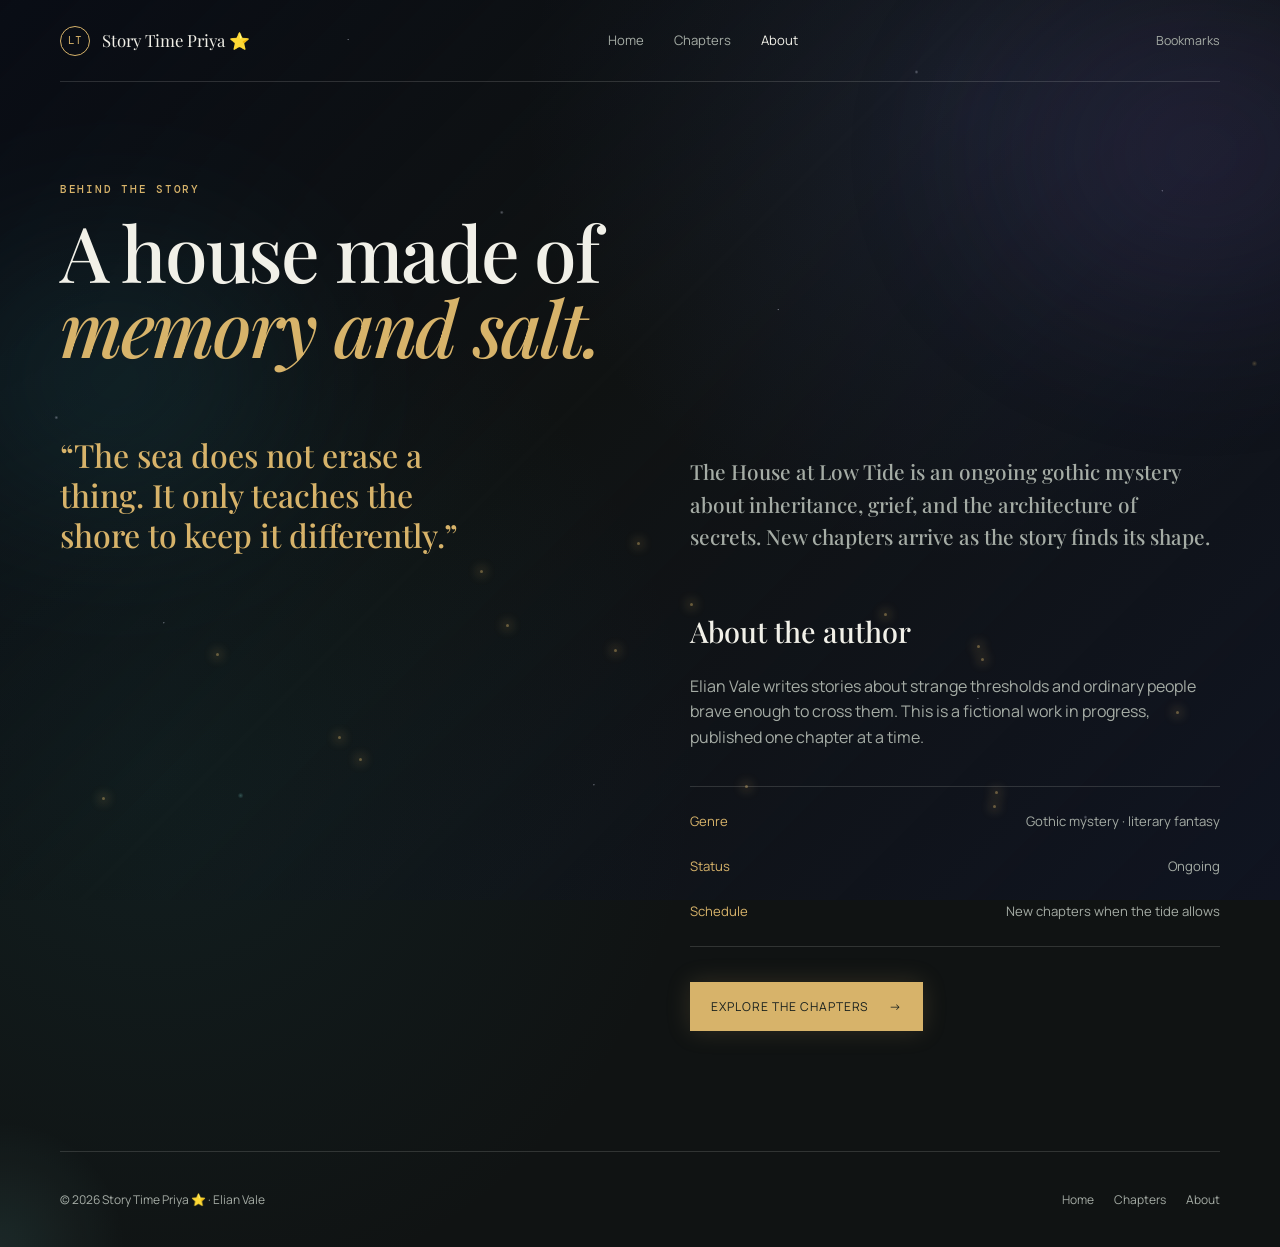
==== about.html @ 5fd2e77a "Create Story Time Priya website" ====
<!doctype html><html lang="en"><head><meta charset="utf-8"><meta name="viewport" content="width=device-width, initial-scale=1"><meta name="description" content="About The House at Low Tide and its author."><title>About | The House at Low Tide</title><link rel="stylesheet" href="css/style.css"><link rel="stylesheet" href="css/responsive.css"></head><body data-page="about"><div id="site-header"></div><main class="page-main wrap about-page"><header class="page-heading"><p class="eyebrow">Behind the story</p><h1>A house made of<br><em>memory and salt.</em></h1></header><div class="about-layout"><div class="about-pull">“The sea does not erase a thing. It only teaches the shore to keep it differently.”</div><div class="about-copy"><p class="body-large">The House at Low Tide is an ongoing gothic mystery about inheritance, grief, and the architecture of secrets. New chapters arrive as the story finds its shape.</p><h2>About the author</h2><p>Elian Vale writes stories about strange thresholds and ordinary people brave enough to cross them. This is a fictional work in progress, published one chapter at a time.</p><dl class="details"><div><dt>Genre</dt><dd>Gothic mystery · literary fantasy</dd></div><div><dt>Status</dt><dd>Ongoing</dd></div><div><dt>Schedule</dt><dd>New chapters when the tide allows</dd></div></dl><a class="button button-primary" href="chapters.html">Explore the chapters <span>→</span></a></div></div></main><div id="site-footer"></div><script src="data/chapters.js"></script><script src="js/settings.js"></script><script src="js/app.js"></script></body></html>
---- css/style.css ----
@import url('https://fonts.googleapis.com/css2?family=DM+Mono:wght@400;500&family=Manrope:wght@400;500;600;700&family=Playfair+Display:ital,wght@0,500;0,600;1,500;1,600&display=swap');
:root{--bg:#101313;--surface:#171c1b;--surface-2:#202725;--text:#f1f0e8;--muted:#a5aca5;--accent:#d7b36a;--accent-2:#91aaa0;--border:rgba(241,240,232,.15);--reader-bg:#171c1b;--reader-text:#e9e6dc;--shadow:0 22px 70px rgba(0,0,0,.3);--sans:'Manrope',sans-serif;--display:'Playfair Display',Georgia,serif;--mono:'DM Mono',monospace}
[data-theme="light"]{--bg:#f4f1e9;--surface:#fffdf8;--surface-2:#e9e4d9;--text:#1e2825;--muted:#5e6a64;--border:rgba(30,40,37,.16);--reader-bg:#fffdf8;--reader-text:#27332e;--shadow:0 22px 70px rgba(53,45,30,.12)}
[data-theme="sepia"]{--bg:#2a2119;--surface:#392d21;--surface-2:#493a2a;--text:#f1dec0;--muted:#c4aa87;--accent:#e2b979;--border:rgba(241,222,192,.18);--reader-bg:#3a2d21;--reader-text:#f1dec0}
*{box-sizing:border-box}html{scroll-behavior:smooth}body{margin:0;background:var(--bg);color:var(--text);font-family:var(--sans);line-height:1.6}a{color:inherit;text-decoration:none}button,input,select{font:inherit}button{cursor:pointer}button:focus-visible,a:focus-visible,input:focus-visible,select:focus-visible{outline:2px solid var(--accent);outline-offset:4px}.wrap{width:min(1160px,calc(100% - 80px));margin-inline:auto}.site-header{height:82px;display:flex;align-items:center;justify-content:space-between;border-bottom:1px solid var(--border);position:relative;z-index:5}.brand{display:flex;align-items:center;gap:12px;font-family:var(--display);font-size:1.05rem}.brand-mark{width:30px;height:30px;border:1px solid var(--accent);border-radius:50%;display:grid;place-items:center;color:var(--accent);font-family:var(--mono);font-size:.7rem}.main-nav{display:flex;gap:30px;color:var(--muted);font-size:.82rem}.main-nav a:hover,.main-nav a[aria-current="page"]{color:var(--text)}.header-actions{display:flex;align-items:center;gap:12px}.header-actions a{font-size:.78rem;color:var(--muted)}.menu-toggle{display:none;background:none;border:0;color:var(--text);font-size:1.4rem}.hero{min-height:650px;display:grid;grid-template-columns:1fr 1fr;gap:70px;align-items:center;padding-block:70px}.hero-art{height:500px;position:relative;overflow:hidden;background:linear-gradient(155deg,#273b3c,#111a1a 60%,#0d1010);border:1px solid var(--border);box-shadow:var(--shadow)}.hero-art:after{content:"";position:absolute;inset:0;background:linear-gradient(180deg,transparent 35%,rgba(7,10,10,.8)),repeating-linear-gradient(90deg,transparent 0 28px,rgba(215,179,106,.05) 29px 30px);}.moon{position:absolute;width:180px;height:180px;border-radius:50%;background:#e7d4a3;top:72px;right:70px;box-shadow:0 0 80px rgba(229,205,142,.23)}.house-mark{position:absolute;z-index:1;left:70px;bottom:72px;font-family:var(--mono);font-size:.78rem;line-height:1.15;letter-spacing:.25em;color:var(--accent)}.eyebrow{font:500 .68rem var(--mono);text-transform:uppercase;letter-spacing:.16em;color:var(--accent);margin:0 0 18px}.hero h1,.page-heading h1{font:500 clamp(3rem,6vw,5.7rem)/.98 var(--display);letter-spacing:-.03em;margin:0}.hero h1 em,.page-heading h1 em{color:var(--accent);font-weight:500}.hero-dek{color:var(--muted);font-size:1.1rem;max-width:450px;margin:28px 0}.hero-actions{display:flex;align-items:center;gap:24px;margin:34px 0}.button{display:inline-flex;align-items:center;gap:20px;border:1px solid transparent;padding:14px 20px;font-size:.76rem;text-transform:uppercase;letter-spacing:.08em;transition:.2s}.button-primary{background:var(--accent);color:#18201e}.button-primary:hover{background:#efcb82;transform:translateY(-2px)}.button-ghost{border-color:var(--border)}.button-ghost:hover{border-color:var(--accent);color:var(--accent)}.text-link{font-size:.75rem;text-transform:uppercase;letter-spacing:.1em;color:var(--accent)}.text-link span{font-size:1.1rem;margin-left:8px}.hero-meta{display:flex;gap:22px;color:var(--muted);font-size:.76rem;flex-wrap:wrap}.hero-meta b{color:var(--text);font-weight:500;margin-right:5px}.status-dot{display:inline-block;width:7px;height:7px;background:#a2c8a0;border-radius:50%;margin-right:4px}.intro-band,.stats-band{background:var(--surface);border-block:1px solid var(--border)}.intro-band{padding:95px 0}.info-grid{display:grid;grid-template-columns:1fr 1fr;gap:100px}.info-grid h2,.section-heading h2,.reading-progress-summary h2{font:500 2.7rem/1.1 var(--display);margin:0}.body-large{font:500 1.3rem/1.55 var(--display);max-width:520px}.latest{padding-block:100px}.section-heading{display:flex;justify-content:space-between;align-items:end;margin-bottom:32px}.chapter-grid{display:grid;grid-template-columns:repeat(2,1fr);gap:1px;background:var(--border);border:1px solid var(--border)}.chapter-card{background:var(--bg);padding:30px;min-height:210px;transition:.25s}.chapter-card:hover{background:var(--surface-2)}.chapter-card .chapter-number{font:500 .7rem var(--mono);color:var(--accent)}.chapter-card h3{font:500 1.55rem var(--display);margin:16px 0 4px}.chapter-card p{color:var(--muted);margin:0 0 24px;font-size:.9rem}.card-footer{display:flex;justify-content:space-between;align-items:center;font-size:.69rem;color:var(--muted)}.card-footer a{color:var(--accent);text-transform:uppercase;letter-spacing:.1em}.stats-band{padding:38px 0}.stats-grid{display:grid;grid-template-columns:repeat(3,1fr);gap:30px}.stats-grid div{display:flex;align-items:baseline;gap:12px}.stats-grid strong{font:500 1.4rem var(--display);color:var(--accent)}.stats-grid span{font-size:.72rem;color:var(--muted);text-transform:uppercase;letter-spacing:.08em}.site-footer{padding:38px 0;border-top:1px solid var(--border);font-size:.75rem;color:var(--muted)}.footer-inner{display:flex;justify-content:space-between;gap:20px}.footer-nav{display:flex;gap:20px}.page-main{padding-block:100px 120px}.page-heading{max-width:680px;margin-bottom:70px}.page-heading>p:last-child{color:var(--muted);font-size:1.1rem;margin-top:24px}.library-tools{display:flex;justify-content:space-between;gap:20px;align-items:center;padding-bottom:18px;border-bottom:1px solid var(--border)}.search-box{display:flex;align-items:center;gap:12px;max-width:520px;width:100%;color:var(--accent);border-bottom:1px solid var(--border);padding:8px 0}.search-box input{border:0;background:none;color:var(--text);outline:0;width:100%;font-size:.9rem}.sort-label{color:var(--muted);font-size:.78rem}.sort-label select{background:var(--surface);color:var(--text);border:1px solid var(--border);padding:9px 12px;margin-left:8px}.library-list{margin-bottom:80px}.library-row{display:grid;grid-template-columns:70px 1fr auto auto;align-items:center;gap:24px;padding:25px 0;border-bottom:1px solid var(--border)}.library-row:hover h2{color:var(--accent)}.library-row .row-number{font:500 .72rem var(--mono);color:var(--accent)}.library-row h2{font:500 1.35rem var(--display);margin:0}.library-row p{color:var(--muted);margin:3px 0 0;font-size:.82rem}.row-date{font-size:.72rem;color:var(--muted)}.row-status{font:500 .64rem var(--mono);text-transform:uppercase;color:var(--accent)}.row-status.upcoming{color:var(--muted)}.reading-progress-summary{display:flex;justify-content:space-between;align-items:center;padding:44px;background:var(--surface);border:1px solid var(--border)}.reading-progress-summary p{color:var(--muted)}.about-layout{display:grid;grid-template-columns:1fr 1fr;gap:100px}.about-pull{font:500 2rem/1.25 var(--display);color:var(--accent);max-width:400px}.about-copy{max-width:530px}.about-copy>p{color:var(--muted)}.about-copy h2{font:500 1.8rem var(--display);margin-top:60px}.details{border-block:1px solid var(--border);margin:35px 0;padding-block:12px}.details div{display:flex;justify-content:space-between;padding:12px 0;font-size:.82rem}.details dt{color:var(--accent)}.details dd{margin:0;color:var(--muted);text-align:right}.error-state{padding:150px 0;text-align:center}.error-state h1{font:500 3.2rem var(--display)}.error-state p{color:var(--muted);margin-bottom:30px}.toast{position:fixed;right:24px;bottom:24px;padding:13px 18px;background:var(--accent);color:#17201d;font-size:.78rem;z-index:10;transform:translateY(120px);transition:.25s}.toast.show{transform:translateY(0)}
@media (prefers-reduced-motion:reduce){*,*::before,*::after{animation-duration:.01ms!important;transition-duration:.01ms!important;scroll-behavior:auto!important}}
---- css/responsive.css ----
@media(max-width:800px){.wrap{width:min(100% - 36px,600px)}.site-header{height:70px}.main-nav,.header-actions a{display:none}.menu-toggle{display:block}.site-header .main-nav.open{display:flex;position:absolute;top:70px;left:0;right:0;background:var(--surface);padding:20px;flex-direction:column;gap:18px;border-bottom:1px solid var(--border)}.hero{grid-template-columns:1fr;gap:42px;padding-block:45px 70px}.hero-art{height:330px;order:2}.moon{width:120px;height:120px;top:45px;right:45px}.house-mark{left:40px;bottom:40px}.hero h1,.page-heading h1{font-size:3.5rem}.intro-band{padding:65px 0}.info-grid,.about-layout{grid-template-columns:1fr;gap:30px}.latest{padding-block:65px}.section-heading{align-items:start;gap:15px;flex-direction:column}.chapter-grid{grid-template-columns:1fr}.stats-grid{grid-template-columns:1fr;gap:18px}.footer-inner{flex-direction:column}.page-main{padding-block:65px 80px}.page-heading{margin-bottom:45px}.library-tools{align-items:stretch;flex-direction:column}.library-row{grid-template-columns:45px 1fr auto;gap:12px;padding:20px 0}.row-date{grid-column:2;font-size:.68rem}.row-status{grid-column:3;grid-row:1}.library-row .button{grid-column:2 / -1;justify-content:center}.reading-progress-summary{align-items:start;flex-direction:column;gap:20px;padding:28px}.reader-heading{margin:60px auto 50px}.reader-tools{flex-wrap:wrap}.chapter-body{font-size:var(--reader-size,1.1rem);line-height:1.85}.reader-navigation{margin-top:65px}.reader-navigation .nav-center{display:none}.about-pull{font-size:1.7rem}.details div{gap:20px;flex-direction:column}.details dd{text-align:left}.hero-meta{gap:12px}.header-actions{margin-left:auto;margin-right:12px}}

@media(max-width:480px){.wrap{width:calc(100% - 28px)}.site-header{width:calc(100% - 28px)}.brand{font-size:.9rem;min-width:0}.brand span:last-child{white-space:nowrap;overflow:hidden;text-overflow:ellipsis}.hero{padding-top:34px}.hero h1,.page-heading h1{font-size:clamp(2.65rem,14vw,3.5rem);overflow-wrap:anywhere}.hero-dek{font-size:1rem}.hero-actions{align-items:stretch;flex-direction:column;gap:16px}.hero-actions .button{justify-content:space-between}.hero-art{height:260px}.moon{width:95px;height:95px;right:30px}.house-mark{left:28px;bottom:30px}.info-grid h2,.section-heading h2,.reading-progress-summary h2{font-size:2.15rem}.body-large{font-size:1.15rem}.library-row{grid-template-columns:34px 1fr;gap:10px}.row-status{grid-column:2;grid-row:2;justify-self:start}.row-date{grid-column:2;grid-row:3}.library-row .button{grid-column:1 / -1}.reader-heading h1{font-size:clamp(2.35rem,12vw,4rem);overflow-wrap:anywhere}.reader-tools{gap:7px}.icon-button{padding:10px 9px;font-size:.67rem}.reader-navigation{align-items:stretch;flex-direction:column}.reader-navigation a{text-align:center;border:1px solid var(--border);padding:12px}.settings-dialog form{padding:22px 18px}.segmented{flex-wrap:wrap}.segmented button{min-width:calc(50% - 3px)}.resume-prompt{width:calc(100% - 28px);flex-wrap:wrap;justify-content:center;text-align:center}}

@media(max-width:360px){.hero h1,.page-heading h1{font-size:2.45rem}.brand{font-size:.78rem}.header-actions{margin-right:4px}.chapter-card{padding:24px 20px}.chapter-card h3{font-size:1.35rem}.hero-meta{font-size:.7rem}.reader .chapter-body{font-size:var(--reader-size,1.05rem)}}

@media(min-width:1400px){.hero{min-height:720px;grid-template-columns:minmax(0,1fr) minmax(0,1fr)}.hero h1{font-size:6rem}.hero-art{height:570px}}

@media(prefers-reduced-motion:reduce){.site-header,.button,.chapter-card,.toast{transition:none}}
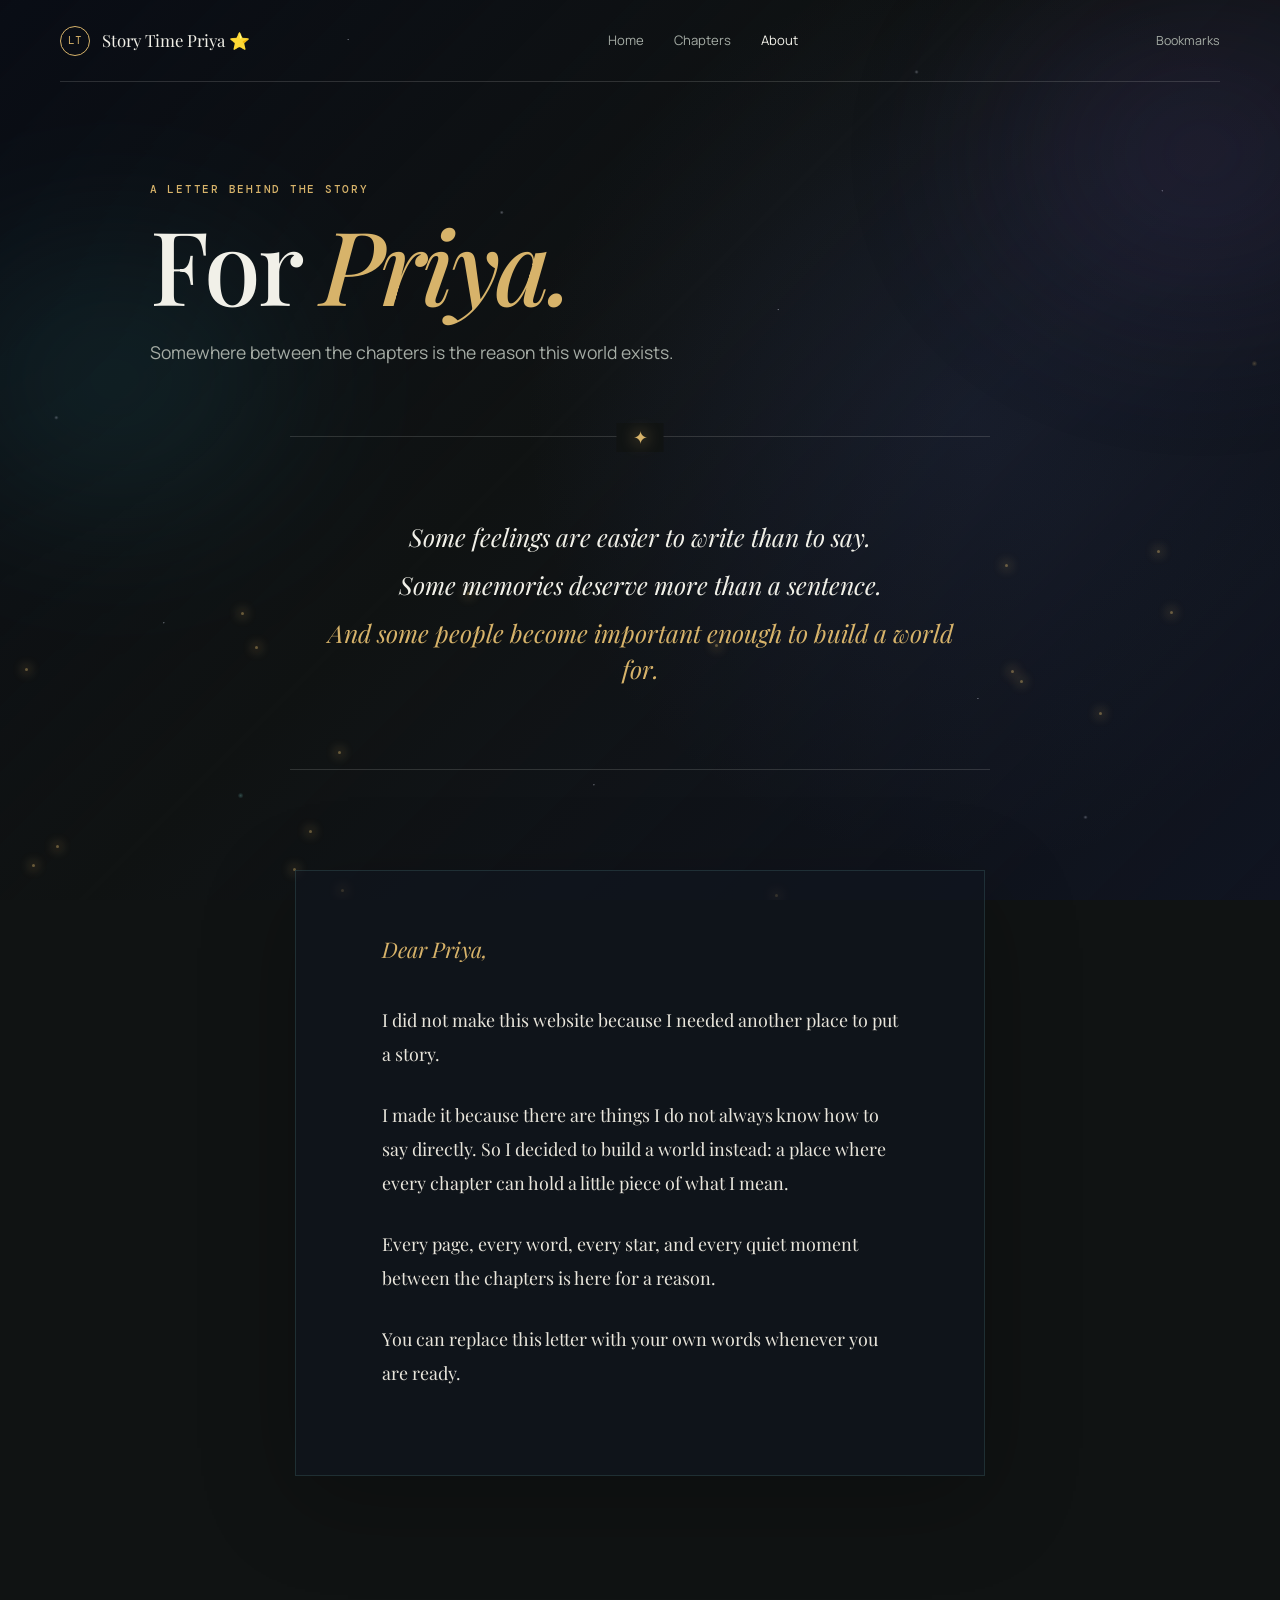
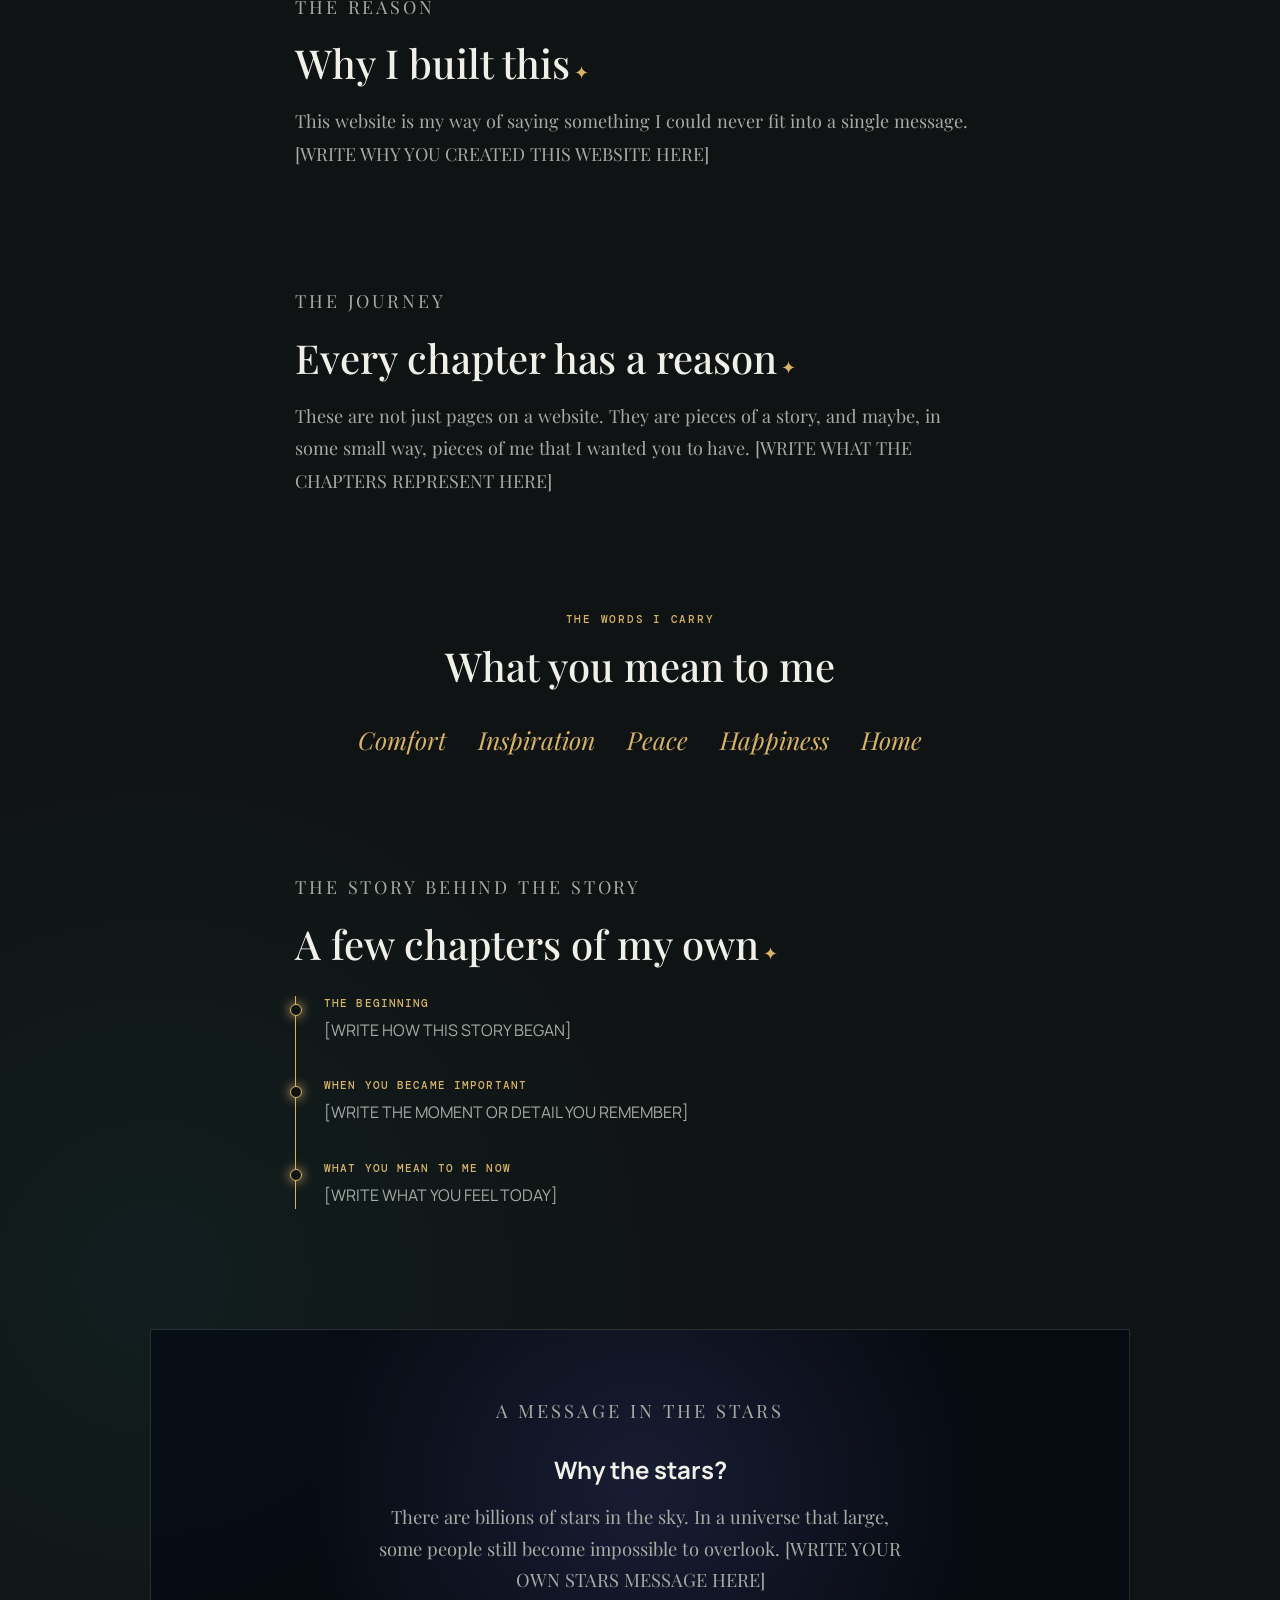
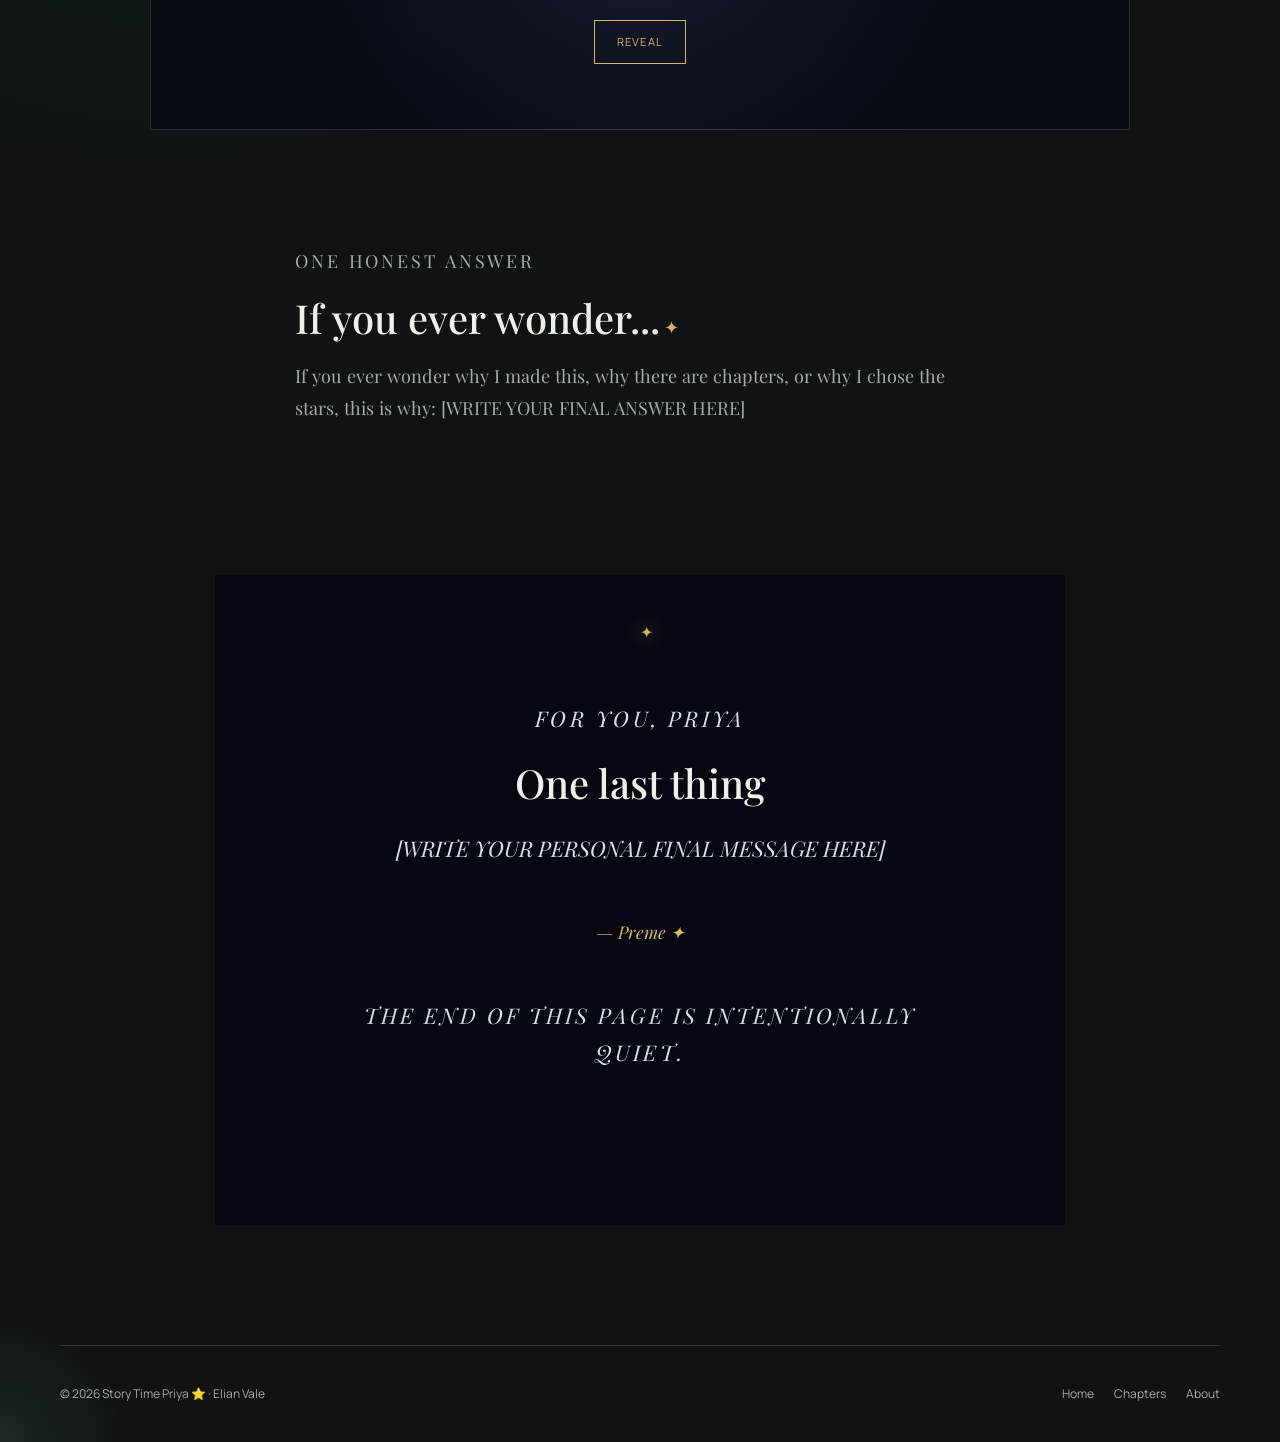
==== commit 966fa68a: "add files" ====
--- a/about.html
+++ b/about.html
@@ -1 +1 @@
-<!doctype html><html lang="en"><head><meta charset="utf-8"><meta name="viewport" content="width=device-width, initial-scale=1"><meta name="description" content="About The House at Low Tide and its author."><title>About | The House at Low Tide</title><link rel="stylesheet" href="css/style.css"><link rel="stylesheet" href="css/responsive.css"></head><body data-page="about"><div id="site-header"></div><main class="page-main wrap about-page"><header class="page-heading"><p class="eyebrow">Behind the story</p><h1>A house made of<br><em>memory and salt.</em></h1></header><div class="about-layout"><div class="about-pull">“The sea does not erase a thing. It only teaches the shore to keep it differently.”</div><div class="about-copy"><p class="body-large">The House at Low Tide is an ongoing gothic mystery about inheritance, grief, and the architecture of secrets. New chapters arrive as the story finds its shape.</p><h2>About the author</h2><p>Elian Vale writes stories about strange thresholds and ordinary people brave enough to cross them. This is a fictional work in progress, published one chapter at a time.</p><dl class="details"><div><dt>Genre</dt><dd>Gothic mystery · literary fantasy</dd></div><div><dt>Status</dt><dd>Ongoing</dd></div><div><dt>Schedule</dt><dd>New chapters when the tide allows</dd></div></dl><a class="button button-primary" href="chapters.html">Explore the chapters <span>→</span></a></div></div></main><div id="site-footer"></div><script src="data/chapters.js"></script><script src="js/settings.js"></script><script src="js/app.js"></script></body></html>+<!doctype html><html lang="en"><head><meta charset="utf-8"><meta name="viewport" content="width=device-width, initial-scale=1"><meta name="description" content="A personal letter created for Priya."><title>For Priya | Story Time Priya</title><link rel="stylesheet" href="css/style.css"><link rel="stylesheet" href="css/about.css"><link rel="stylesheet" href="css/responsive.css"></head><body data-page="about"><div id="site-header"></div><main class="page-main wrap about-page"><header class="page-heading"><p class="eyebrow">A letter behind the story</p><h1>For <em>Priya.</em></h1><p>Somewhere between the chapters is the reason this world exists.</p></header><section class="letter-intro" aria-labelledby="intro-title"><h2 id="intro-title" class="visually-hidden">For Priya</h2><div id="about-introduction"></div></section><section class="personal-letter" aria-labelledby="letter-title"><h2 id="letter-title" class="visually-hidden">A letter for Priya</h2><div id="about-letter"></div></section><section class="personal-section" aria-labelledby="why-title"><p class="eyebrow">The reason</p><h2 id="why-title">Why I built this</h2><p id="about-why"></p></section><section class="personal-section" aria-labelledby="chapters-meaning-title"><p class="eyebrow">The journey</p><h2 id="chapters-meaning-title">Every chapter has a reason</h2><p id="about-chapters"></p></section><section class="meaning-section" aria-labelledby="meaning-title"><p class="eyebrow">The words I carry</p><h2 id="meaning-title">What you mean to me</h2><div id="about-meaning" class="meaning-words"></div></section><section class="personal-section" aria-labelledby="timeline-title"><p class="eyebrow">The story behind the story</p><h2 id="timeline-title">A few chapters of my own</h2><div id="about-timeline" class="timeline"></div></section><section class="star-message" aria-labelledby="stars-title"><p class="eyebrow">A message in the stars</p><h2 id="stars-title">Why the stars?</h2><p id="about-stars"></p><button id="reveal-message" class="reveal-button" type="button" aria-expanded="false">Reveal</button><p id="hidden-message" class="hidden-message" hidden></p></section><section id="memory-section" class="personal-section memory-section" aria-labelledby="memory-title" hidden><p class="eyebrow">The details that stay</p><h2 id="memory-title">Little things I remember</h2><div id="about-memories" class="memory-list"></div></section><section class="personal-section" aria-labelledby="wonder-title"><p class="eyebrow">One honest answer</p><h2 id="wonder-title">If you ever wonder...</h2><p id="about-wonder"></p></section><section class="final-letter" aria-labelledby="final-title"><p class="eyebrow">For you, Priya</p><h2 id="final-title">One last thing</h2><p id="about-final"></p><p class="signature">— Preme ✦</p><p class="quiet-note">The end of this page is intentionally quiet.</p></section></main><div id="site-footer"></div><script src="data/about.js"></script><script src="js/settings.js"></script><script src="js/about.js"></script><script src="js/app.js"></script></body></html>
--- a/css/about.css
+++ b/css/about.css
@@ -0,0 +1,2 @@
+ .timeline{border-left:1px solid var(--accent);padding-left:28px;margin-top:30px}.visually-hidden{position:absolute;width:1px;height:1px;padding:0;margin:-1px;overflow:hidden;clip:rect(0,0,0,0);white-space:nowrap;border:0}
+.about-page{max-width:980px}.about-page .page-heading{max-width:760px;margin-bottom:70px}.about-page .page-heading h1{font-size:clamp(3.5rem,8vw,7.5rem)}.letter-intro{text-align:center;max-width:700px;margin:0 auto 100px;padding:70px 30px;border-block:1px solid var(--border);position:relative}.letter-intro:before{content:'✦';position:absolute;top:-14px;left:50%;transform:translateX(-50%);padding:0 16px;background:var(--bg);color:var(--accent);font-size:1.1rem;text-shadow:0 0 16px var(--accent)}.letter-intro p{font:italic 1.55rem/1.45 var(--display);color:var(--text);margin:12px 0}.letter-intro p:last-child{color:var(--accent)}.personal-letter{max-width:690px;margin:auto;padding:58px clamp(28px,7vw,86px);background:rgba(16,22,32,.58);border:1px solid rgba(131,216,209,.14);box-shadow:0 25px 90px rgba(0,0,0,.24);font:1.12rem/1.9 var(--display);color:var(--reader-text)}.personal-letter p{margin:0 0 1.5em}.personal-letter p:first-child{font-style:italic;color:var(--accent);font-size:1.35rem}.personal-section{max-width:690px;margin:115px auto 0}.personal-section h2,.meaning-section h2,.final-letter h2{font:500 2.5rem/1.1 var(--display);margin:0 0 20px}.personal-section h2:after{content:' ✦';color:var(--accent);font-size:1.1rem}.personal-section>p{color:var(--muted);font:1.13rem/1.8 var(--display)}.meaning-section{margin:115px auto 0;text-align:center}.meaning-words{display:flex;justify-content:center;flex-wrap:wrap;gap:15px 32px;margin-top:35px}.meaning-words span{font:italic 1.55rem var(--display);color:var(--accent);animation:meaningReveal .8s both;animation-delay:calc(var(--meaning-index) * 120ms)}.memory-section{margin-top:100px}.memory-list{display:grid;grid-template-columns:repeat(2,1fr);gap:1px;background:var(--border)}.memory-card{background:var(--surface);padding:25px}.memory-card small{font:500 .65rem var(--mono);color:var(--accent);text-transform:uppercase}.memory-card p{font:1.15rem/1.5 var(--display);margin:15px 0 0}..timeline{border-left:1px solid var(--accent);padding-left:28px;margin-top:30px}.timeline-item{position:relative;margin:0 0 35px}.timeline-item:before{content:'';position:absolute;left:-34px;top:8px;width:10px;height:10px;border:1px solid var(--accent);border-radius:50%;background:var(--bg);box-shadow:0 0 12px var(--accent)}.timeline-item h3{font:500 .7rem var(--mono);color:var(--accent);text-transform:uppercase;letter-spacing:.1em;margin:0 0 8px}.timeline-item p{color:var(--muted);margin:0}.star-message{margin-top:120px;text-align:center;padding:65px 30px;background:radial-gradient(circle at 50% 40%,rgba(100,94,183,.2),transparent 60%),rgba(6,10,19,.8);border:1px solid var(--border)}.star-message h2{margin-bottom:12px}.star-message p{color:var(--muted);max-width:530px;margin:0 auto 25px;font:1.15rem/1.7 var(--display)}.reveal-button{border:1px solid var(--accent);background:transparent;color:var(--accent);padding:12px 22px;font-size:.7rem;text-transform:uppercase;letter-spacing:.1em}.reveal-button:hover{background:var(--accent);color:#101313}.hidden-message{margin-top:28px;color:var(--text)!important;animation:cinematicReveal .8s both}.final-letter{margin:150px auto 0;max-width:850px;padding:100px 30px 130px;text-align:center;background:#050811;position:relative;overflow:hidden}.final-letter:before{content:'✦';position:absolute;top:45px;left:50%;color:var(--accent);font-size:1rem;text-shadow:0 0 20px var(--accent)}.final-letter p{max-width:580px;margin:25px auto;font:italic 1.35rem/1.7 var(--display);color:#d8ddeb}.signature{display:inline-block;margin-top:30px;color:var(--accent)!important;font-size:1.1rem!important}.quiet-note{font:500 .65rem var(--mono);letter-spacing:.14em;text-transform:uppercase;color:var(--muted);margin-top:65px}@keyframes meaningReveal{from{opacity:0;transform:translateY(12px)}to{opacity:1;transform:none}}@media(prefers-reduced-motion:reduce){.meaning-words span{animation:none}}@media(max-width:600px){.about-page .page-heading{margin-bottom:45px}.letter-intro{padding:52px 8px;margin-bottom:65px}.letter-intro p{font-size:1.25rem}.personal-letter{padding:38px 24px;font-size:1.05rem}.personal-section,.meaning-section{margin-top:80px}.personal-section h2,.meaning-section h2,.final-letter h2{font-size:2.1rem}.meaning-words{gap:10px 20px}.meaning-words span{font-size:1.3rem}.memory-list{grid-template-columns:1fr}.star-message{margin-top:85px;padding:48px 20px}.final-letter{margin-top:100px;padding:80px 20px 100px}.final-letter p{font-size:1.15rem}}
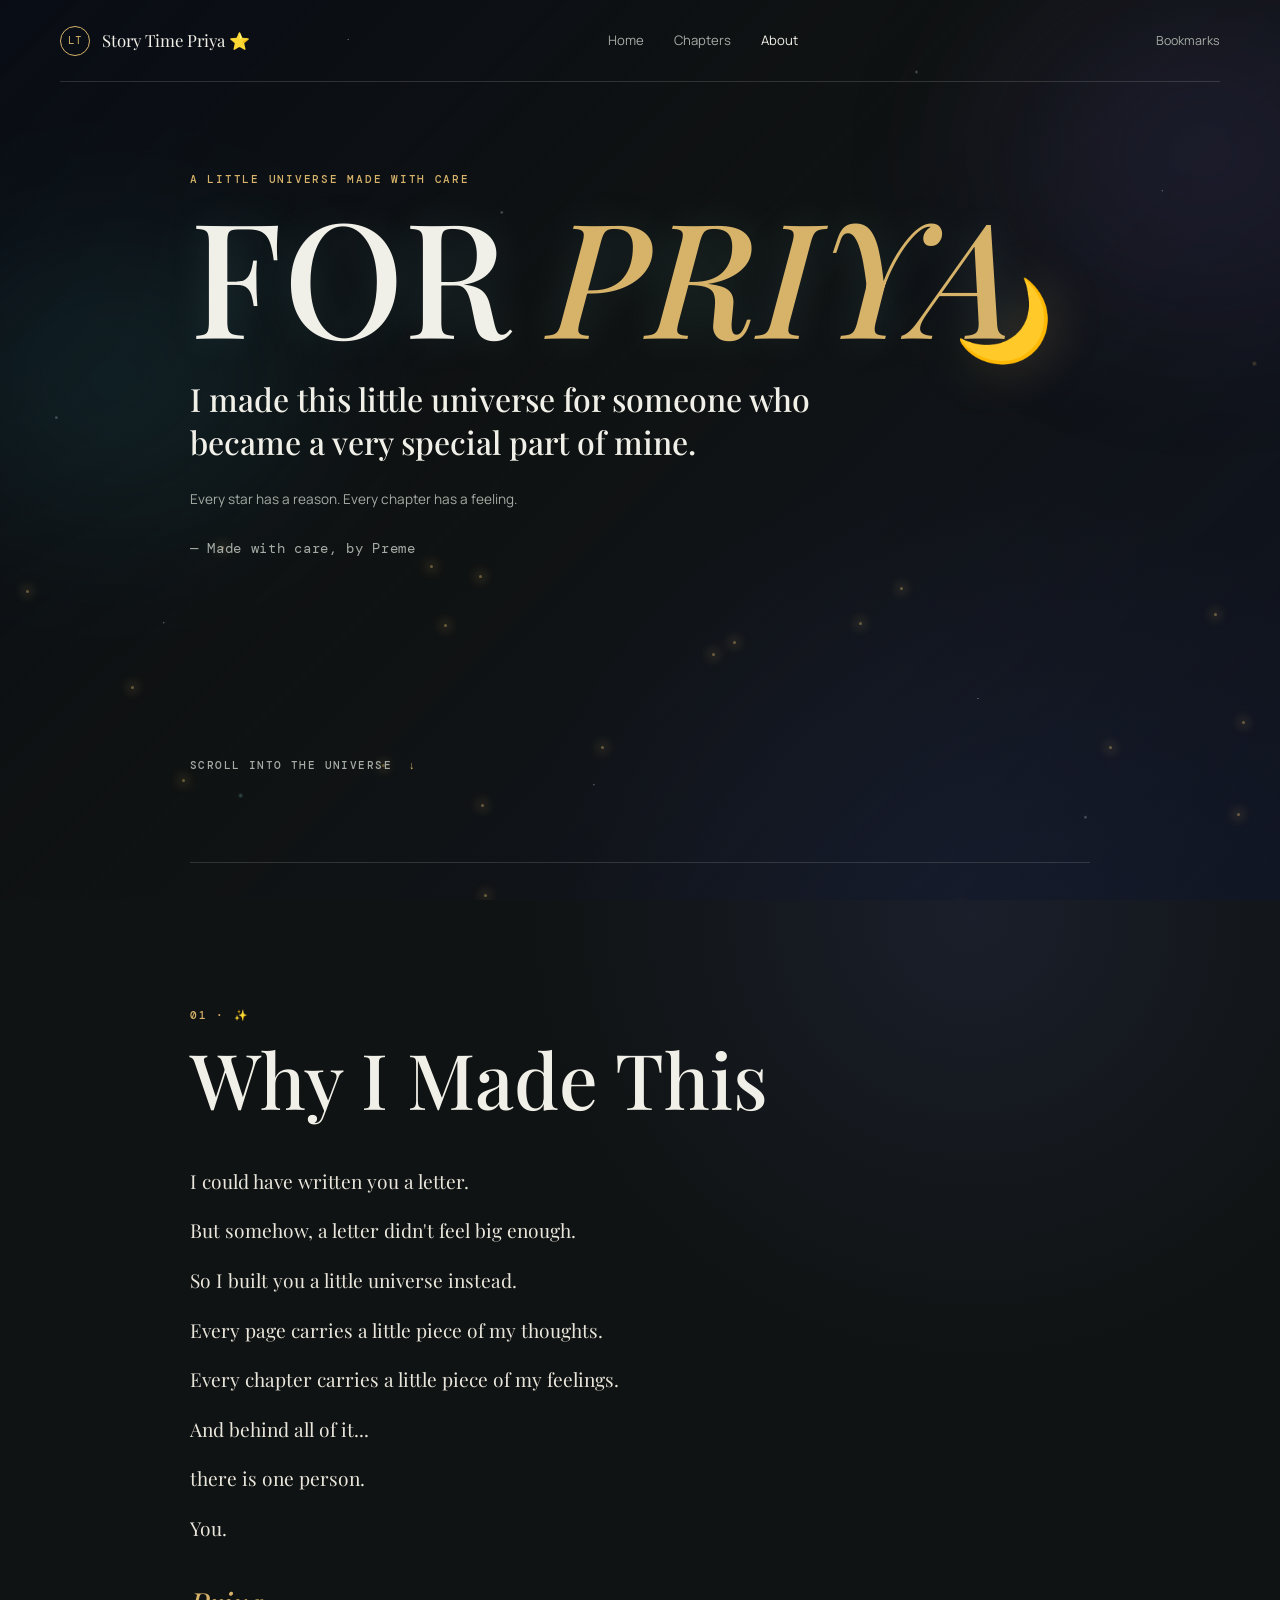
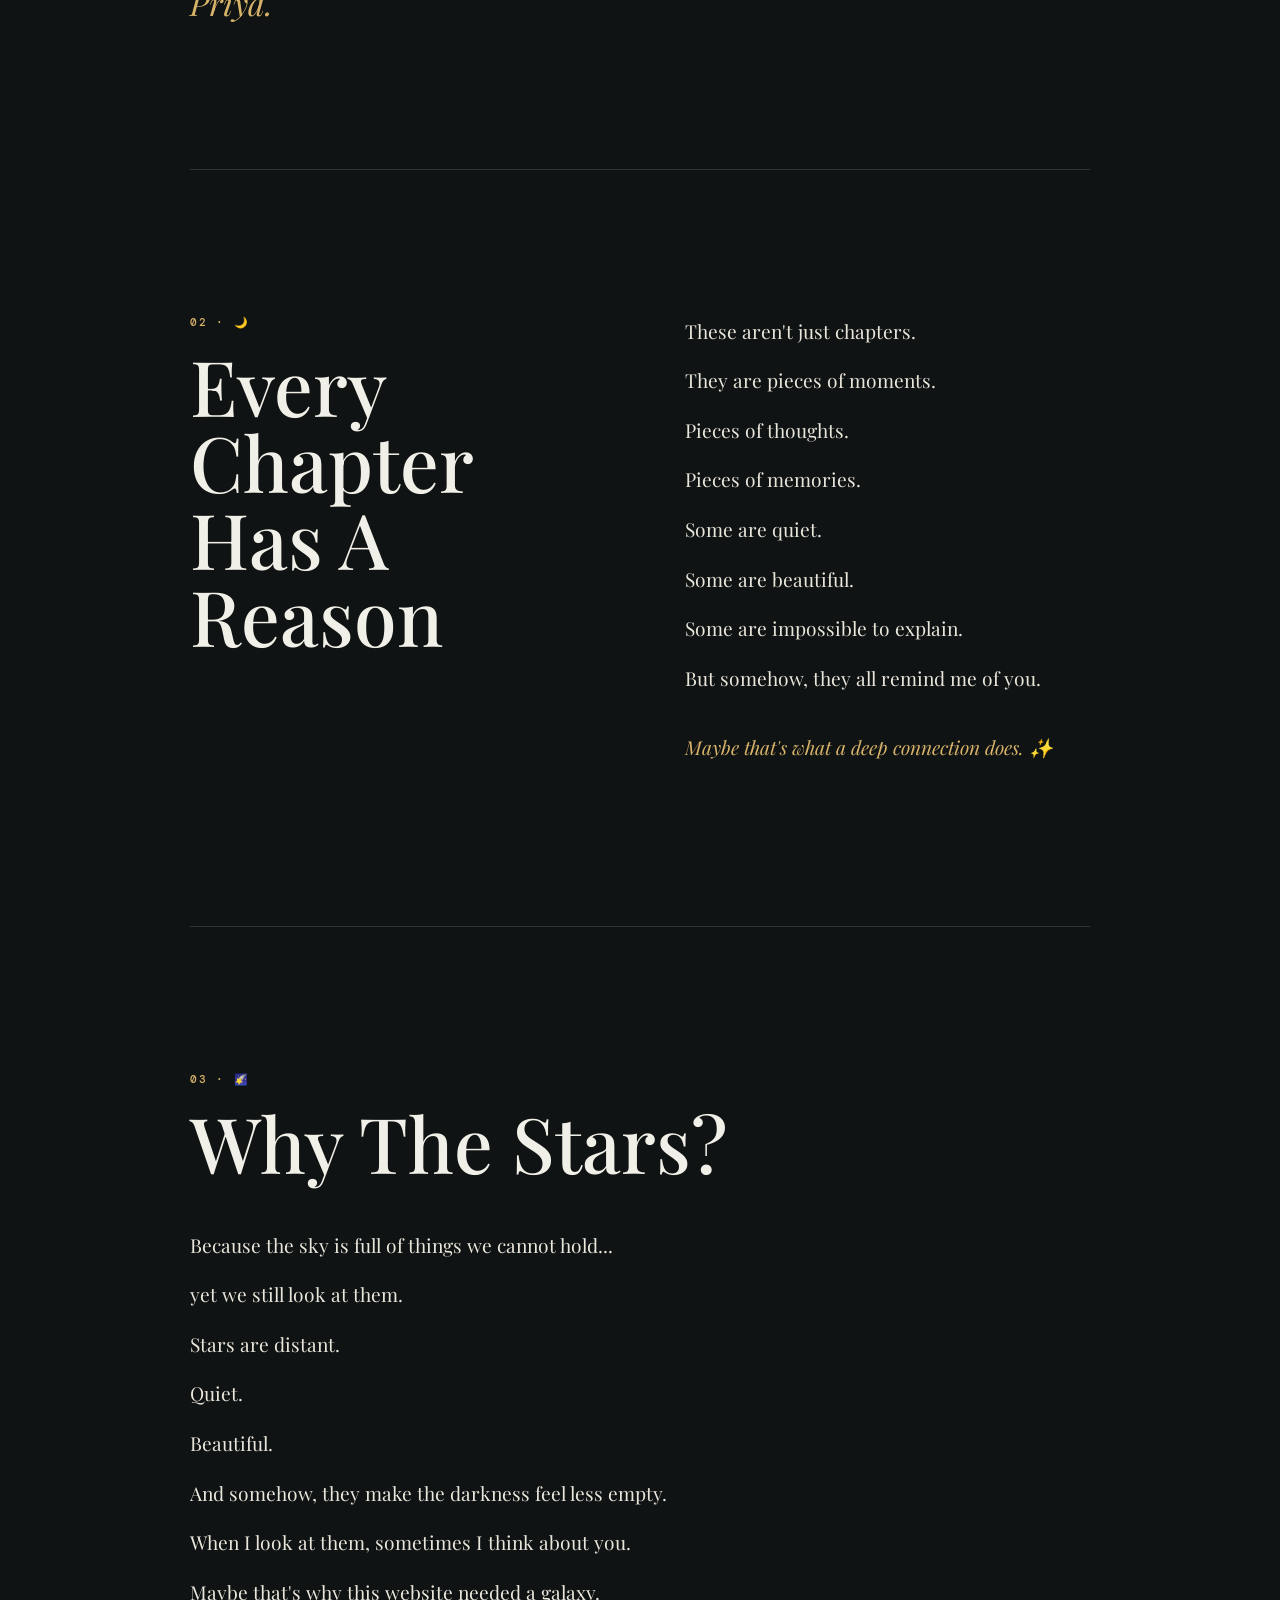
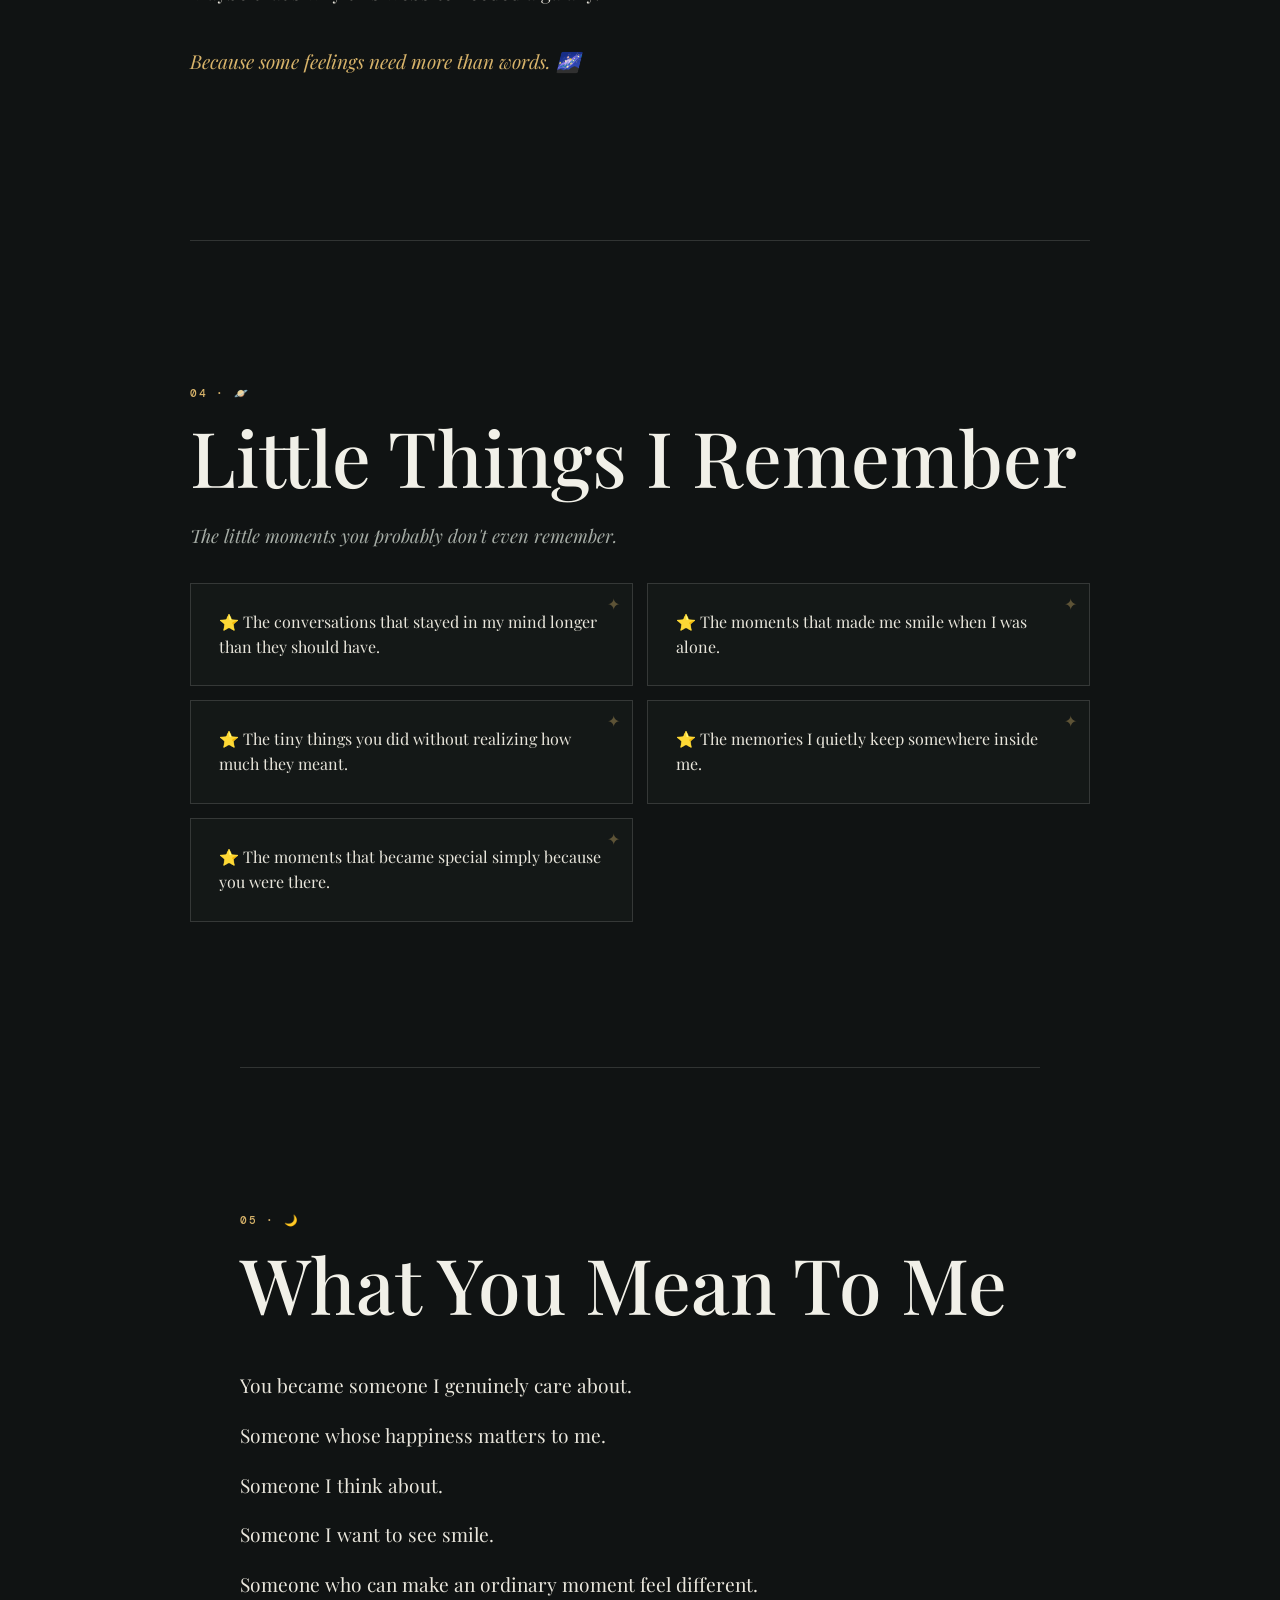
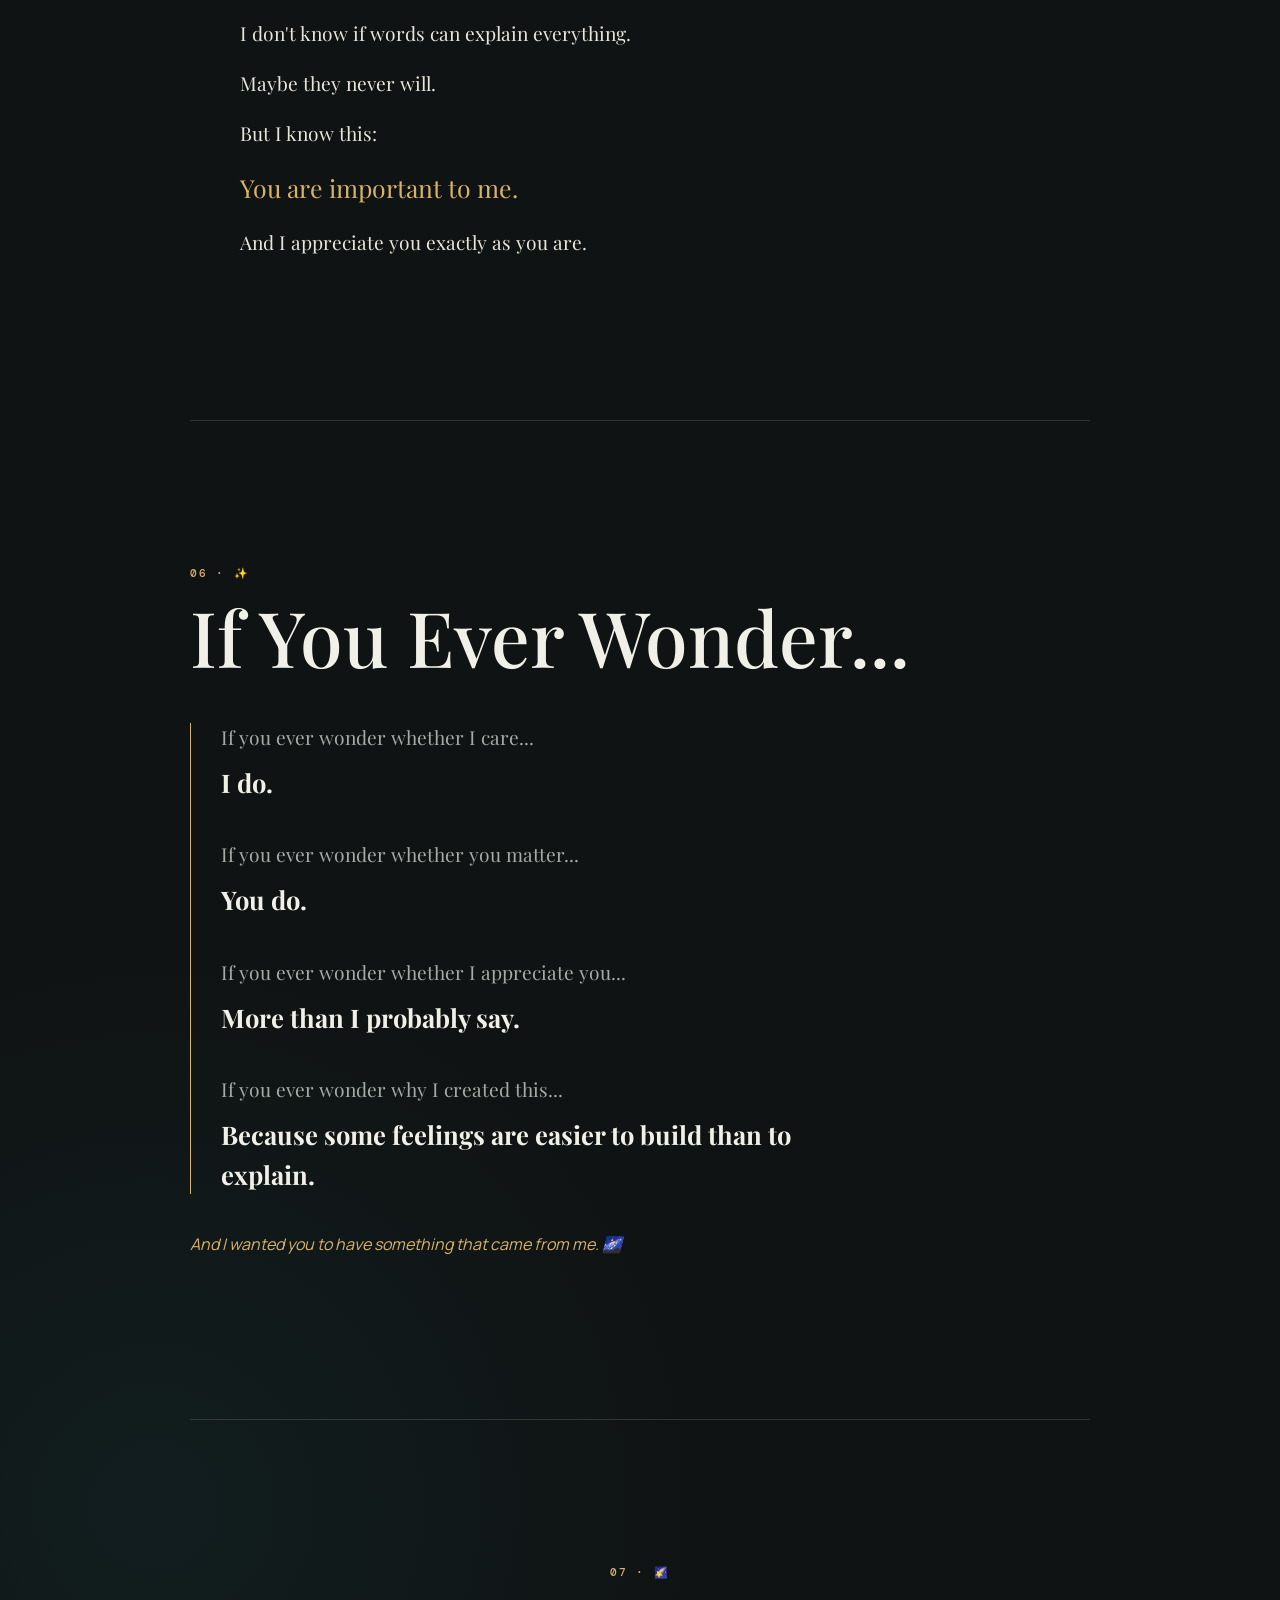
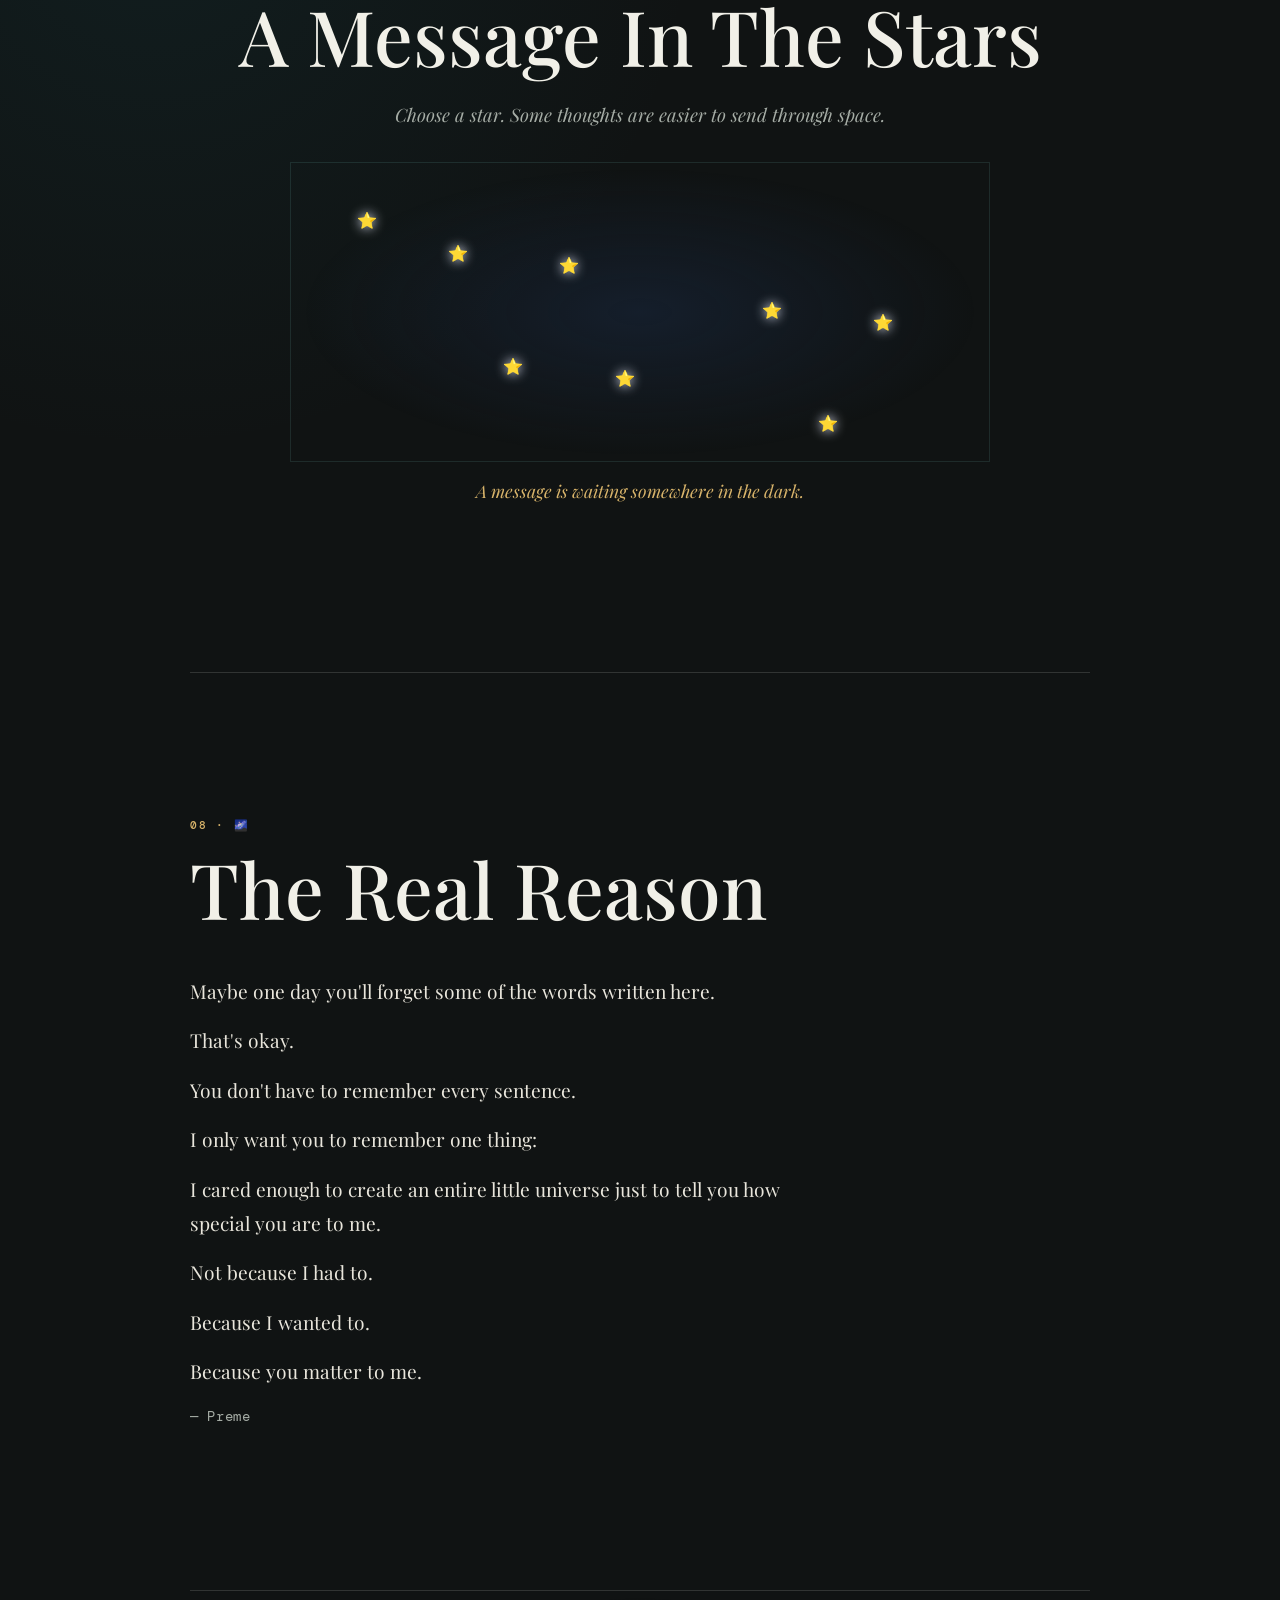
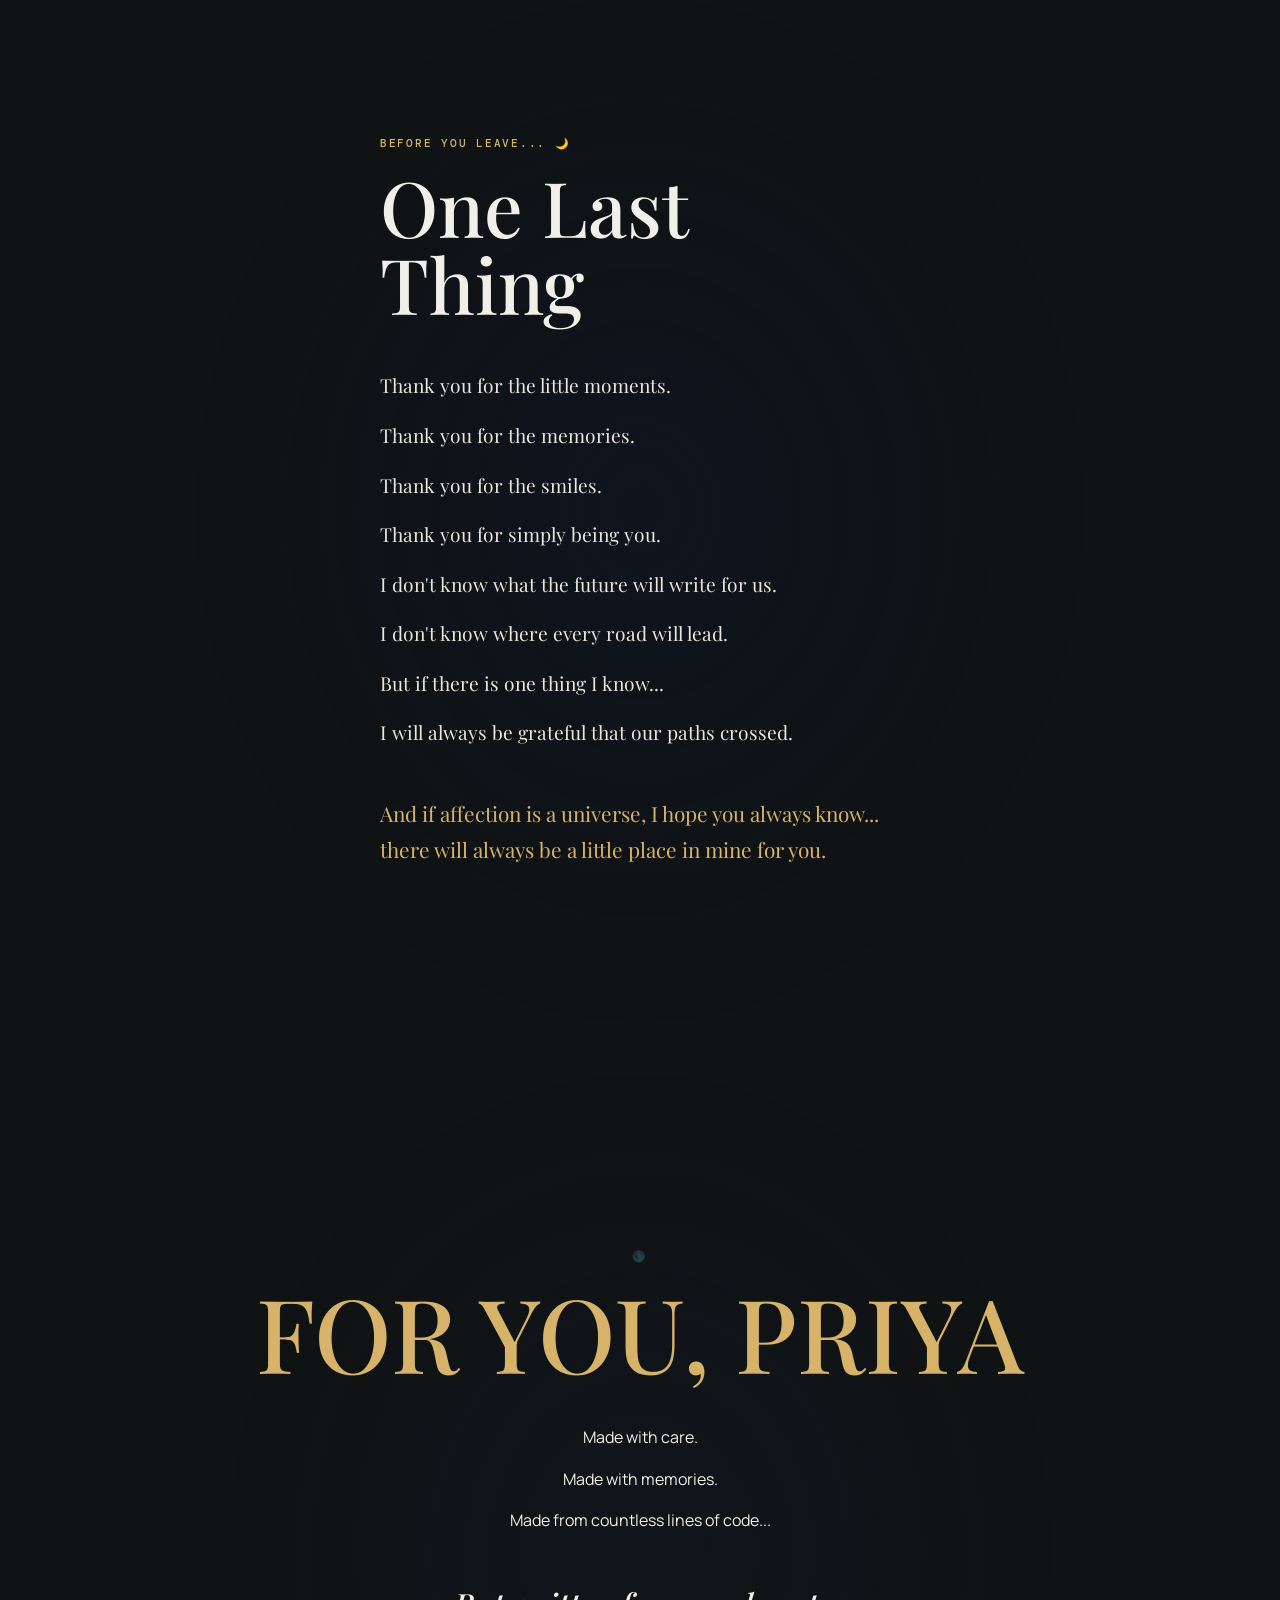
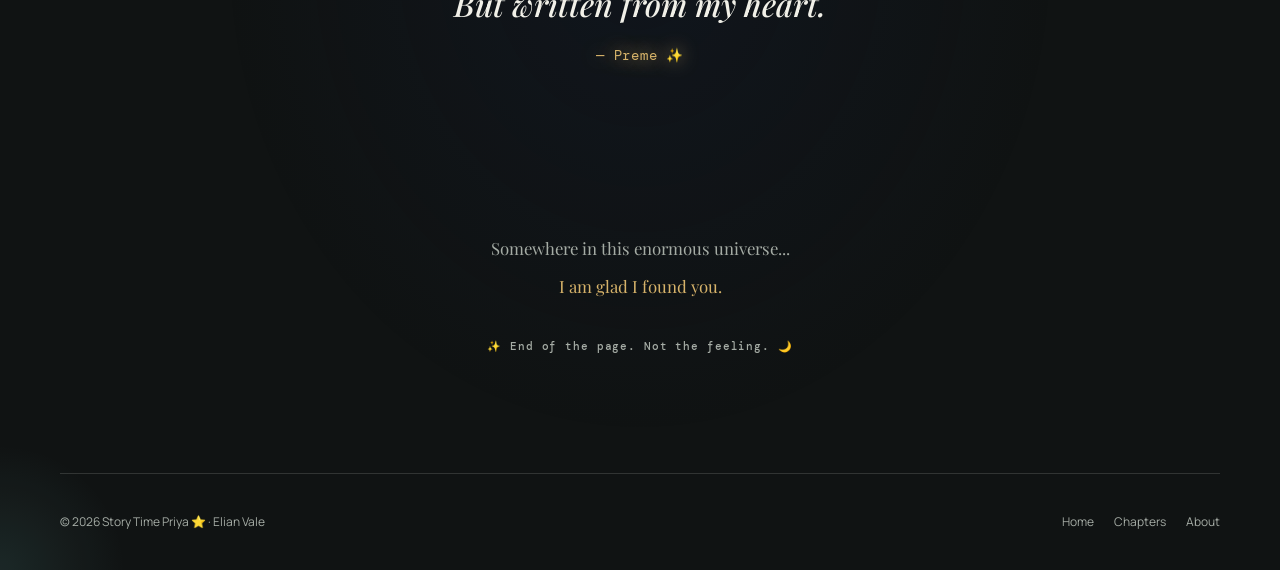
==== commit 908bb54c: "add file" ====
--- a/about.html
+++ b/about.html
@@ -1 +1,33 @@
-<!doctype html><html lang="en"><head><meta charset="utf-8"><meta name="viewport" content="width=device-width, initial-scale=1"><meta name="description" content="A personal letter created for Priya."><title>For Priya | Story Time Priya</title><link rel="stylesheet" href="css/style.css"><link rel="stylesheet" href="css/about.css"><link rel="stylesheet" href="css/responsive.css"></head><body data-page="about"><div id="site-header"></div><main class="page-main wrap about-page"><header class="page-heading"><p class="eyebrow">A letter behind the story</p><h1>For <em>Priya.</em></h1><p>Somewhere between the chapters is the reason this world exists.</p></header><section class="letter-intro" aria-labelledby="intro-title"><h2 id="intro-title" class="visually-hidden">For Priya</h2><div id="about-introduction"></div></section><section class="personal-letter" aria-labelledby="letter-title"><h2 id="letter-title" class="visually-hidden">A letter for Priya</h2><div id="about-letter"></div></section><section class="personal-section" aria-labelledby="why-title"><p class="eyebrow">The reason</p><h2 id="why-title">Why I built this</h2><p id="about-why"></p></section><section class="personal-section" aria-labelledby="chapters-meaning-title"><p class="eyebrow">The journey</p><h2 id="chapters-meaning-title">Every chapter has a reason</h2><p id="about-chapters"></p></section><section class="meaning-section" aria-labelledby="meaning-title"><p class="eyebrow">The words I carry</p><h2 id="meaning-title">What you mean to me</h2><div id="about-meaning" class="meaning-words"></div></section><section class="personal-section" aria-labelledby="timeline-title"><p class="eyebrow">The story behind the story</p><h2 id="timeline-title">A few chapters of my own</h2><div id="about-timeline" class="timeline"></div></section><section class="star-message" aria-labelledby="stars-title"><p class="eyebrow">A message in the stars</p><h2 id="stars-title">Why the stars?</h2><p id="about-stars"></p><button id="reveal-message" class="reveal-button" type="button" aria-expanded="false">Reveal</button><p id="hidden-message" class="hidden-message" hidden></p></section><section id="memory-section" class="personal-section memory-section" aria-labelledby="memory-title" hidden><p class="eyebrow">The details that stay</p><h2 id="memory-title">Little things I remember</h2><div id="about-memories" class="memory-list"></div></section><section class="personal-section" aria-labelledby="wonder-title"><p class="eyebrow">One honest answer</p><h2 id="wonder-title">If you ever wonder...</h2><p id="about-wonder"></p></section><section class="final-letter" aria-labelledby="final-title"><p class="eyebrow">For you, Priya</p><h2 id="final-title">One last thing</h2><p id="about-final"></p><p class="signature">— Preme ✦</p><p class="quiet-note">The end of this page is intentionally quiet.</p></section></main><div id="site-footer"></div><script src="data/about.js"></script><script src="js/settings.js"></script><script src="js/about.js"></script><script src="js/app.js"></script></body></html>+<!doctype html>
+<html lang="en">
+<head>
+  <meta charset="utf-8">
+  <meta name="viewport" content="width=device-width, initial-scale=1">
+  <meta name="description" content="For Priya: a little universe made with care by Preme.">
+  <meta property="og:title" content="For Priya | Story Time Priya ⭐">
+  <meta property="og:description" content="A universe built from warmth, memories, and stars.">
+  <title>For Priya | Story Time Priya ⭐</title>
+  <link rel="stylesheet" href="css/style.css">
+  <link rel="stylesheet" href="css/responsive.css">
+  <link rel="stylesheet" href="css/cosmic.css">
+  <link rel="stylesheet" href="css/about.css">
+</head>
+<body data-page="about">
+  <div id="site-header"></div>
+  <main class="for-priya-page">
+    <section class="priya-hero about-wrap"><p class="eyebrow">A little universe made with care</p><h1>FOR <em>PRIYA</em></h1><p class="priya-lead">I made this little universe for someone who became a very special part of mine.</p><p class="priya-note">Every star has a reason. Every chapter has a feeling.</p><p class="signature">— Made with care, by Preme</p><div class="orbit-moon" aria-hidden="true">🌙</div><a class="scroll-cue" href="#why-i-made-this">Scroll into the universe <span>↓</span></a></section>
+    <section id="why-i-made-this" class="priya-section about-wrap reveal-on-scroll"><p class="eyebrow">01 · ✨</p><h2>Why I Made This</h2><div class="priya-prose"><p>I could have written you a letter.</p><p>But somehow, a letter didn't feel big enough.</p><p>So I built you a little universe instead.</p><p>Every page carries a little piece of my thoughts.</p><p>Every chapter carries a little piece of my feelings.</p><p>And behind all of it...</p><p>there is one person.</p><p>You.</p><strong class="glow-name">Priya.</strong></div></section>
+    <section class="priya-section about-wrap reveal-on-scroll split-section"><div><p class="eyebrow">02 · 🌙</p><h2>Every Chapter<br>Has A Reason</h2></div><div class="priya-prose"><p>These aren't just chapters.</p><p>They are pieces of moments.</p><p>Pieces of thoughts.</p><p>Pieces of memories.</p><p>Some are quiet.</p><p>Some are beautiful.</p><p>Some are impossible to explain.</p><p>But somehow, they all remind me of you.</p><p class="closing-line">Maybe that's what a deep connection does. ✨</p></div></section>
+    <section class="priya-section about-wrap star-question reveal-on-scroll"><p class="eyebrow">03 · 🌠</p><h2>Why The Stars?</h2><div class="priya-prose"><p>Because the sky is full of things we cannot hold...</p><p>yet we still look at them.</p><p>Stars are distant.</p><p>Quiet.</p><p>Beautiful.</p><p>And somehow, they make the darkness feel less empty.</p><p>When I look at them, sometimes I think about you.</p><p>Maybe that's why this website needed a galaxy.</p><p class="closing-line">Because some feelings need more than words. 🌌</p></div></section>
+    <section class="memory-section about-wrap reveal-on-scroll"><p class="eyebrow">04 · 🪐</p><h2>Little Things I Remember</h2><p class="section-intro">The little moments you probably don't even remember.</p><div class="memory-grid"><article>⭐ The conversations that stayed in my mind longer than they should have.</article><article>⭐ The moments that made me smile when I was alone.</article><article>⭐ The tiny things you did without realizing how much they meant.</article><article>⭐ The memories I quietly keep somewhere inside me.</article><article>⭐ The moments that became special simply because you were there.</article></div></section>
+    <section class="priya-section about-wrap reveal-on-scroll calm-section"><p class="eyebrow">05 · 🌙</p><h2>What You Mean To Me</h2><div class="priya-prose"><p>You became someone I genuinely care about.</p><p>Someone whose happiness matters to me.</p><p>Someone I think about.</p><p>Someone I want to see smile.</p><p>Someone who can make an ordinary moment feel different.</p><p>I don't know if words can explain everything.</p><p>Maybe they never will.</p><p>But I know this:</p><p class="bold-line">You are important to me.</p><p>And I appreciate you exactly as you are.</p></div></section>
+    <section class="wonder-section about-wrap reveal-on-scroll"><p class="eyebrow">06 · ✨</p><h2>If You Ever Wonder...</h2><div class="wonder-list"><p>If you ever wonder whether I care... <strong>I do.</strong></p><p>If you ever wonder whether you matter... <strong>You do.</strong></p><p>If you ever wonder whether I appreciate you... <strong>More than I probably say.</strong></p><p>If you ever wonder why I created this... <strong>Because some feelings are easier to build than to explain.</strong></p></div><p class="closing-line">And I wanted you to have something that came from me. 🌌</p></section>
+    <section class="message-section about-wrap reveal-on-scroll"><p class="eyebrow">07 · 🌠</p><h2>A Message In The Stars</h2><p class="section-intro">Choose a star. Some thoughts are easier to send through space.</p><div id="message-stars" class="message-stars" aria-label="Interactive stars with messages"></div><p id="star-message" class="star-message" role="status" aria-live="polite">A message is waiting somewhere in the dark.</p></section>
+    <section class="priya-section about-wrap reveal-on-scroll"><p class="eyebrow">08 · 🌌</p><h2>The Real Reason</h2><div class="priya-prose"><p>Maybe one day you'll forget some of the words written here.</p><p>That's okay.</p><p>You don't have to remember every sentence.</p><p>I only want you to remember one thing:</p><p>I cared enough to create an entire little universe just to tell you how special you are to me.</p><p>Not because I had to.</p><p>Because I wanted to.</p><p>Because you matter to me.</p><p class="signature">— Preme</p></div></section>
+    <section class="last-thing about-wrap reveal-on-scroll"><p class="eyebrow">Before you leave... 🌙</p><h2>One Last Thing</h2><div class="priya-prose"><p>Thank you for the little moments.</p><p>Thank you for the memories.</p><p>Thank you for the smiles.</p><p>Thank you for simply being you.</p><p>I don't know what the future will write for us.</p><p>I don't know where every road will lead.</p><p>But if there is one thing I know...</p><p>I will always be grateful that our paths crossed.</p><p class="final-reveal">And if affection is a universe, I hope you always know... there will always be a little place in mine for you.</p></div></section>
+    <section class="final-message about-wrap"><p class="eyebrow">🌑</p><h2>FOR YOU, PRIYA</h2><p>Made with care.</p><p>Made with memories.</p><p>Made from countless lines of code...</p><h3>But written from my heart.</h3><p class="signature signature-glow">— Preme ✨</p><div class="end-note"><p>Somewhere in this enormous universe...</p><p class="delayed-line">I am glad I found you.</p><small>✨ End of the page. Not the feeling. 🌙</small></div></section>
+  </main>
+  <div id="site-footer"></div><div id="toast" role="status" aria-live="polite"></div>
+  <script src="data/chapters.js"></script><script src="js/settings.js"></script><script src="js/about.js"></script><script src="js/app.js"></script>
+</body>
+</html>
--- a/css/cosmic.css
+++ b/css/cosmic.css
@@ -0,0 +1,9 @@
+/* Cosmic atmosphere */
+:root{--space-ink:#070b16;--space-blue:#111d38;--space-violet:#27305a;--star:#e9edff;--cosmic-cyan:#83d8d1}
+body{background:radial-gradient(circle at 76% 9%,rgba(74,91,164,.16),transparent 28rem),radial-gradient(circle at 12% 62%,rgba(26,107,119,.12),transparent 34rem),var(--bg);overflow-x:hidden;transition:background .45s,color .45s}
+.cosmic-background{position:fixed;inset:0;z-index:-1;overflow:hidden;pointer-events:none;background:linear-gradient(135deg,rgba(7,11,22,.75),transparent 45%,rgba(16,22,47,.5))}.cosmic-background:before,.cosmic-background:after{content:"";position:absolute;border-radius:50%;filter:blur(70px);opacity:.22;animation:nebulaFloat 24s ease-in-out infinite alternate}.cosmic-background:before{width:42vw;height:34vw;left:-12vw;top:18%;background:radial-gradient(ellipse,#26777e,transparent 68%)}.cosmic-background:after{width:48vw;height:38vw;right:-18vw;top:-10%;background:radial-gradient(ellipse,#5e4b96,transparent 68%);animation-delay:-11s}.stars{position:absolute;inset:-10%;background-repeat:repeat;will-change:transform}.stars-small{opacity:.56;background-image:radial-gradient(1px 1px at 8% 22%,var(--star),transparent),radial-gradient(1px 1px at 19% 66%,var(--star),transparent),radial-gradient(1px 1px at 31% 12%,var(--star),transparent),radial-gradient(1px 1px at 47% 81%,var(--star),transparent),radial-gradient(1px 1px at 59% 37%,var(--star),transparent),radial-gradient(1px 1px at 72% 73%,var(--star),transparent),radial-gradient(1px 1px at 84% 26%,var(--star),transparent),radial-gradient(1px 1px at 93% 58%,var(--star),transparent);animation:starDrift 36s linear infinite}.stars-medium{opacity:.35;background-image:radial-gradient(2px 2px at 12% 47%,var(--star),transparent),radial-gradient(2px 2px at 41% 28%,var(--star),transparent),radial-gradient(2px 2px at 68% 15%,var(--star),transparent),radial-gradient(2px 2px at 79% 84%,var(--star),transparent);animation:starPulse 7s ease-in-out infinite alternate}.stars-large{opacity:.3;background-image:radial-gradient(3px 3px at 24% 82%,var(--cosmic-cyan),transparent),radial-gradient(3px 3px at 90% 42%,var(--accent),transparent);filter:blur(.2px)}.cosmic-particle{position:absolute;width:3px;height:3px;border-radius:50%;background:var(--accent);box-shadow:0 0 12px 2px var(--accent);opacity:.45;animation:particleFloat var(--particle-time,18s) ease-in-out infinite}.cursor-glow{position:fixed;width:260px;height:260px;border-radius:50%;background:radial-gradient(circle,rgba(120,215,207,.1),transparent 68%);transform:translate(-50%,-50%);pointer-events:none;z-index:0;mix-blend-mode:screen}.cosmic-ready .hero-copy{animation:cinematicReveal 1.25s .15s both}.cosmic-ready .hero-art{animation:coverFloat 7s ease-in-out infinite}.hero-art{box-shadow:0 0 0 1px rgba(131,216,209,.08),0 24px 90px rgba(0,0,0,.42),0 0 80px rgba(88,113,195,.13)}.hero-art:before{content:"";position:absolute;inset:0;background:linear-gradient(110deg,transparent 35%,rgba(255,255,255,.08) 50%,transparent 66%);transform:translateX(-120%);animation:coverSheen 9s 2s ease-in-out infinite}.button-primary{box-shadow:0 0 24px rgba(215,179,106,.17)}.chapter-card{position:relative;overflow:hidden}.chapter-card:before{content:"✦";position:absolute;right:22px;top:16px;color:var(--accent);opacity:.12;font:2.5rem var(--display);transition:.3s}.chapter-card:hover:before{opacity:.45;transform:rotate(18deg) scale(1.2)}.reader{position:relative}.reader:before{content:"";position:absolute;z-index:-1;inset:40px -10vw 100px;background:radial-gradient(ellipse at center,rgba(31,47,79,.26),transparent 65%);pointer-events:none}.reader .chapter-body{background:rgba(14,19,29,.28);border-inline:1px solid rgba(255,255,255,.035);padding:14px 38px}.reader-heading{animation:cinematicReveal .9s both}.scene-break{ text-shadow:0 0 16px var(--accent)}
+@keyframes nebulaFloat{to{transform:translate3d(4vw,3vh,0) scale(1.08)}}@keyframes starDrift{to{transform:translate3vw,2vh}}@keyframes starPulse{to{opacity:.65;transform:scale(1.03)}}@keyframes particleFloat{0%{transform:translate3d(0,8vh,0);opacity:0}20%,80%{opacity:.45}100%{transform:translate3d(var(--particle-drift,20px),-105vh,0);opacity:0}}@keyframes cinematicReveal{from{opacity:0;transform:translateY(18px);filter:blur(9px)}to{opacity:1;transform:none;filter:blur(0)}}@keyframes coverFloat{50%{transform:translateY(-9px)}}@keyframes coverSheen{0%,65%{transform:translateX(-120%)}80%,100%{transform:translateX(120%)}}
+@media(max-width:800px){.cosmic-background:before,.cosmic-background:after{filter:blur(52px);opacity:.15}.stars-medium{opacity:.22}.reader .chapter-body{padding-inline:0;border:0}.reader:before{inset:20px -20vw 80px}.cursor-glow{display:none}}
+@media(prefers-reduced-motion:reduce){.cosmic-background:before,.cosmic-background:after,.stars-small,.stars-medium,.cosmic-particle,.hero-art,.hero-copy,.reader-heading,.hero-art:before{animation:none!important}.cosmic-background{display:none}.cursor-glow{display:none}}
+ .hero-art img{position:absolute;inset:0;width:100%;height:100%;object-fit:cover;object-position:center;z-index:0}.hero-art:after{z-index:1}.hero-art .moon,.hero-art .house-mark{z-index:2}.hero-art img:not([hidden])~.moon{display:none}
+@media print{.cosmic-background,.cursor-glow,.site-header,.site-footer,.reader-tools,.reader-navigation,.reading-progress-bar,.back-top{display:none!important}body,.reader .chapter-body{background:#fff!important;color:#000!important}.reader .chapter-body{border:0}}
--- a/css/about.css
+++ b/css/about.css
@@ -1,2 +1,3 @@
- .timeline{border-left:1px solid var(--accent);padding-left:28px;margin-top:30px}.visually-hidden{position:absolute;width:1px;height:1px;padding:0;margin:-1px;overflow:hidden;clip:rect(0,0,0,0);white-space:nowrap;border:0}
-.about-page{max-width:980px}.about-page .page-heading{max-width:760px;margin-bottom:70px}.about-page .page-heading h1{font-size:clamp(3.5rem,8vw,7.5rem)}.letter-intro{text-align:center;max-width:700px;margin:0 auto 100px;padding:70px 30px;border-block:1px solid var(--border);position:relative}.letter-intro:before{content:'✦';position:absolute;top:-14px;left:50%;transform:translateX(-50%);padding:0 16px;background:var(--bg);color:var(--accent);font-size:1.1rem;text-shadow:0 0 16px var(--accent)}.letter-intro p{font:italic 1.55rem/1.45 var(--display);color:var(--text);margin:12px 0}.letter-intro p:last-child{color:var(--accent)}.personal-letter{max-width:690px;margin:auto;padding:58px clamp(28px,7vw,86px);background:rgba(16,22,32,.58);border:1px solid rgba(131,216,209,.14);box-shadow:0 25px 90px rgba(0,0,0,.24);font:1.12rem/1.9 var(--display);color:var(--reader-text)}.personal-letter p{margin:0 0 1.5em}.personal-letter p:first-child{font-style:italic;color:var(--accent);font-size:1.35rem}.personal-section{max-width:690px;margin:115px auto 0}.personal-section h2,.meaning-section h2,.final-letter h2{font:500 2.5rem/1.1 var(--display);margin:0 0 20px}.personal-section h2:after{content:' ✦';color:var(--accent);font-size:1.1rem}.personal-section>p{color:var(--muted);font:1.13rem/1.8 var(--display)}.meaning-section{margin:115px auto 0;text-align:center}.meaning-words{display:flex;justify-content:center;flex-wrap:wrap;gap:15px 32px;margin-top:35px}.meaning-words span{font:italic 1.55rem var(--display);color:var(--accent);animation:meaningReveal .8s both;animation-delay:calc(var(--meaning-index) * 120ms)}.memory-section{margin-top:100px}.memory-list{display:grid;grid-template-columns:repeat(2,1fr);gap:1px;background:var(--border)}.memory-card{background:var(--surface);padding:25px}.memory-card small{font:500 .65rem var(--mono);color:var(--accent);text-transform:uppercase}.memory-card p{font:1.15rem/1.5 var(--display);margin:15px 0 0}..timeline{border-left:1px solid var(--accent);padding-left:28px;margin-top:30px}.timeline-item{position:relative;margin:0 0 35px}.timeline-item:before{content:'';position:absolute;left:-34px;top:8px;width:10px;height:10px;border:1px solid var(--accent);border-radius:50%;background:var(--bg);box-shadow:0 0 12px var(--accent)}.timeline-item h3{font:500 .7rem var(--mono);color:var(--accent);text-transform:uppercase;letter-spacing:.1em;margin:0 0 8px}.timeline-item p{color:var(--muted);margin:0}.star-message{margin-top:120px;text-align:center;padding:65px 30px;background:radial-gradient(circle at 50% 40%,rgba(100,94,183,.2),transparent 60%),rgba(6,10,19,.8);border:1px solid var(--border)}.star-message h2{margin-bottom:12px}.star-message p{color:var(--muted);max-width:530px;margin:0 auto 25px;font:1.15rem/1.7 var(--display)}.reveal-button{border:1px solid var(--accent);background:transparent;color:var(--accent);padding:12px 22px;font-size:.7rem;text-transform:uppercase;letter-spacing:.1em}.reveal-button:hover{background:var(--accent);color:#101313}.hidden-message{margin-top:28px;color:var(--text)!important;animation:cinematicReveal .8s both}.final-letter{margin:150px auto 0;max-width:850px;padding:100px 30px 130px;text-align:center;background:#050811;position:relative;overflow:hidden}.final-letter:before{content:'✦';position:absolute;top:45px;left:50%;color:var(--accent);font-size:1rem;text-shadow:0 0 20px var(--accent)}.final-letter p{max-width:580px;margin:25px auto;font:italic 1.35rem/1.7 var(--display);color:#d8ddeb}.signature{display:inline-block;margin-top:30px;color:var(--accent)!important;font-size:1.1rem!important}.quiet-note{font:500 .65rem var(--mono);letter-spacing:.14em;text-transform:uppercase;color:var(--muted);margin-top:65px}@keyframes meaningReveal{from{opacity:0;transform:translateY(12px)}to{opacity:1;transform:none}}@media(prefers-reduced-motion:reduce){.meaning-words span{animation:none}}@media(max-width:600px){.about-page .page-heading{margin-bottom:45px}.letter-intro{padding:52px 8px;margin-bottom:65px}.letter-intro p{font-size:1.25rem}.personal-letter{padding:38px 24px;font-size:1.05rem}.personal-section,.meaning-section{margin-top:80px}.personal-section h2,.meaning-section h2,.final-letter h2{font-size:2.1rem}.meaning-words{gap:10px 20px}.meaning-words span{font-size:1.3rem}.memory-list{grid-template-columns:1fr}.star-message{margin-top:85px;padding:48px 20px}.final-letter{margin-top:100px;padding:80px 20px 100px}.final-letter p{font-size:1.15rem}}
+.for-priya-page{position:relative;overflow:hidden}.about-wrap{width:min(900px,calc(100% - 48px));margin-inline:auto}.priya-hero{min-height:780px;display:flex;flex-direction:column;justify-content:center;position:relative;padding-block:90px}.priya-hero h1{font:500 clamp(4.5rem,14vw,10rem)/.86 var(--display);letter-spacing:.01em;margin:0;text-shadow:0 0 42px rgba(131,216,209,.14)}.priya-hero h1 em{color:var(--accent);font-style:italic}.priya-lead{font:500 clamp(1.3rem,2.5vw,2rem)/1.35 var(--display);max-width:620px;margin:35px 0 12px}.priya-note,.signature{color:var(--muted);font-size:.85rem}.signature{font-family:var(--mono);letter-spacing:.05em}.orbit-moon{position:absolute;right:4%;top:22%;font-size:5rem;filter:drop-shadow(0 0 25px rgba(215,179,106,.3));animation:moonOrbit 8s ease-in-out infinite}.scroll-cue{margin-top:auto;color:var(--muted);font:500 .68rem var(--mono);text-transform:uppercase;letter-spacing:.13em}.scroll-cue span{color:var(--accent);margin-left:8px}.priya-section,.memory-section,.wonder-section,.message-section,.last-thing{padding-block:145px;border-top:1px solid var(--border)}.priya-section h2,.memory-section h2,.wonder-section h2,.message-section h2,.last-thing h2{font:500 clamp(2.6rem,6vw,5rem)/1 var(--display);margin:0 0 48px}.priya-prose{max-width:600px;font:1.2rem/1.75 var(--display);color:var(--reader-text)}.priya-prose p{margin:0 0 16px}.glow-name{display:block;color:var(--accent);font:italic 2rem var(--display);margin-top:35px;animation:nameGlow 3s ease-in-out infinite alternate}.split-section{display:grid;grid-template-columns:1fr 1fr;gap:90px}.closing-line{color:var(--accent);font-style:italic;margin-top:36px!important}.memory-section{max-width:900px}.section-intro{color:var(--muted);font:italic 1.15rem var(--display);margin:-20px 0 35px}.memory-grid{display:grid;grid-template-columns:repeat(2,1fr);gap:14px}.memory-grid article{position:relative;padding:26px 28px;background:rgba(23,28,27,.62);border:1px solid var(--border);font:1rem/1.55 var(--display);color:var(--reader-text);transition:.3s}.memory-grid article:after{content:"✦";position:absolute;right:12px;top:8px;color:var(--accent);opacity:.38}.memory-grid article:hover{transform:translateY(-5px);border-color:var(--accent);box-shadow:0 15px 45px rgba(0,0,0,.18)}.calm-section{max-width:800px}.bold-line{font-size:1.55rem!important;color:var(--accent)}.wonder-list{border-left:1px solid var(--accent);padding-left:30px;max-width:680px}.wonder-list p{font:1.2rem/1.55 var(--display);color:var(--muted);margin:0 0 38px}.wonder-list strong{display:block;color:var(--text);font-size:1.6rem;margin-top:10px}.message-section{text-align:center}.message-section .section-intro{max-width:500px;margin-inline:auto}.message-stars{height:300px;max-width:700px;margin:35px auto 10px;position:relative;background:radial-gradient(ellipse,rgba(30,52,89,.35),transparent 68%);border:1px solid rgba(131,216,209,.12)}.message-star{position:absolute;background:none;border:0;color:var(--star);font-size:1rem;text-shadow:0 0 12px var(--star);padding:10px;transition:.25s}.message-star:hover,.message-star:focus-visible{color:var(--accent);transform:scale(1.45);text-shadow:0 0 22px var(--accent)}.star-message{min-height:30px;color:var(--accent);font:italic 1.1rem var(--display)}.last-thing{background:radial-gradient(ellipse at center,rgba(12,22,42,.5),transparent 70%);max-width:none;padding-inline:max(24px,calc((100% - 900px)/2))}.final-reveal{color:var(--accent);font-size:1.3rem;margin-top:45px!important}.final-message{min-height:900px;padding-block:220px 120px;text-align:center;background:radial-gradient(ellipse at center,rgba(17,28,58,.25),transparent 65%)}.final-message h2{font:500 clamp(3rem,8vw,7rem)/.95 var(--display);color:var(--accent);margin:20px 0 45px}.final-message h3{font:italic 2rem var(--display);font-weight:500;margin:48px 0 20px}.signature-glow{text-shadow:0 0 18px var(--accent);color:var(--accent)}.end-note{margin-top:170px;color:var(--muted);font:1.05rem var(--display)}.delayed-line{color:var(--accent);opacity:0;animation:delayedReveal 1s 2s forwards}.end-note small{display:block;margin-top:42px;font:500 .68rem var(--mono);letter-spacing:.08em}.reveal-on-scroll{opacity:0;transform:translateY(26px);transition:opacity .8s ease,transform .8s ease}.reveal-on-scroll.is-visible{opacity:1;transform:none}@keyframes nameGlow{to{text-shadow:0 0 20px rgba(215,179,106,.65)}}@keyframes delayedReveal{to{opacity:1}}@keyframes moonOrbit{50%{transform:translateY(-12px) rotate(8deg)}}
+@media(max-width:700px){.about-wrap{width:calc(100% - 32px)}.priya-hero{min-height:650px;padding-block:75px}.priya-hero h1{font-size:clamp(3.8rem,20vw,7rem)}.orbit-moon{font-size:3.2rem;right:5%;top:17%}.priya-section,.memory-section,.wonder-section,.message-section,.last-thing{padding-block:90px}.split-section{grid-template-columns:1fr;gap:15px}.memory-grid{grid-template-columns:1fr}.priya-prose{font-size:1.08rem}.wonder-list{padding-left:20px}.wonder-list p{font-size:1.05rem}.wonder-list strong{font-size:1.35rem}.final-message{min-height:720px;padding-block:140px 80px}.final-message h3{font-size:1.5rem}.end-note{margin-top:110px}}
+@media(prefers-reduced-motion:reduce){.orbit-moon,.glow-name,.delayed-line{animation:none}.delayed-line{opacity:1}.reveal-on-scroll{opacity:1;transform:none;transition:none}}
